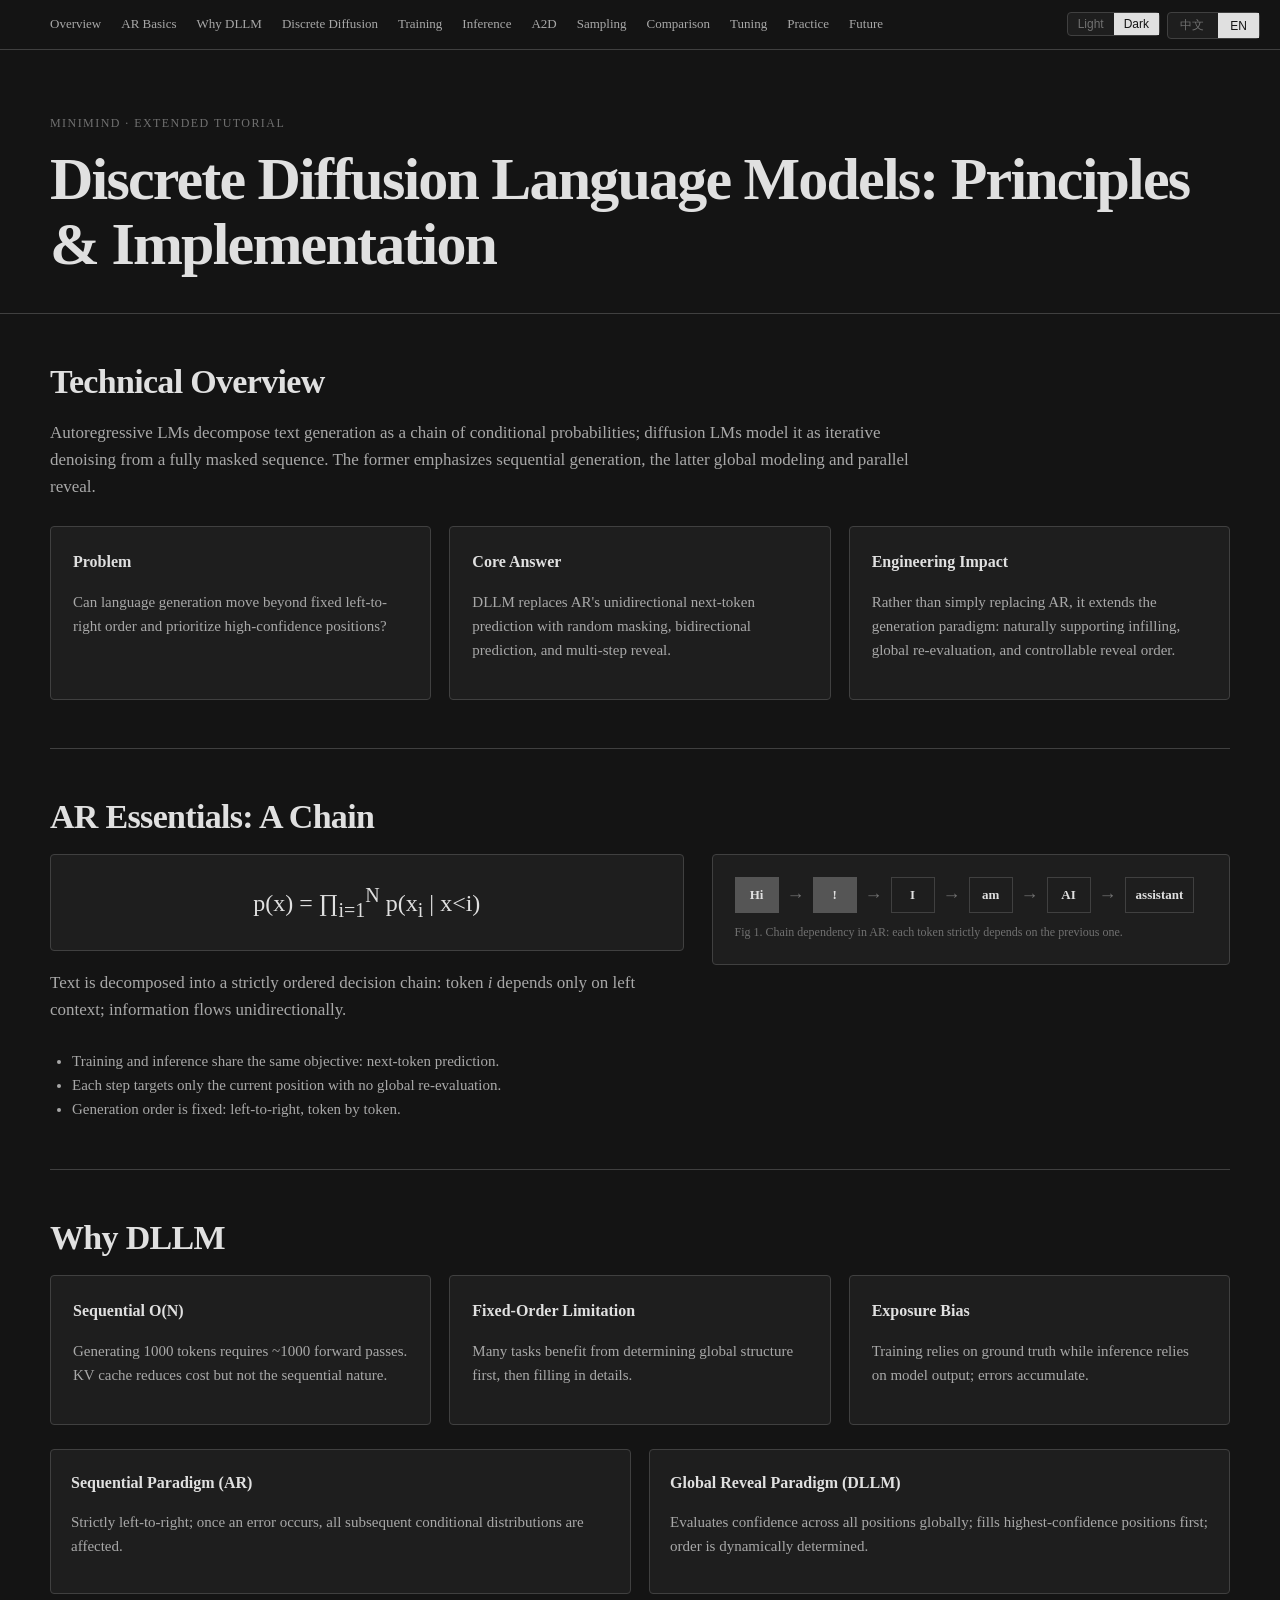
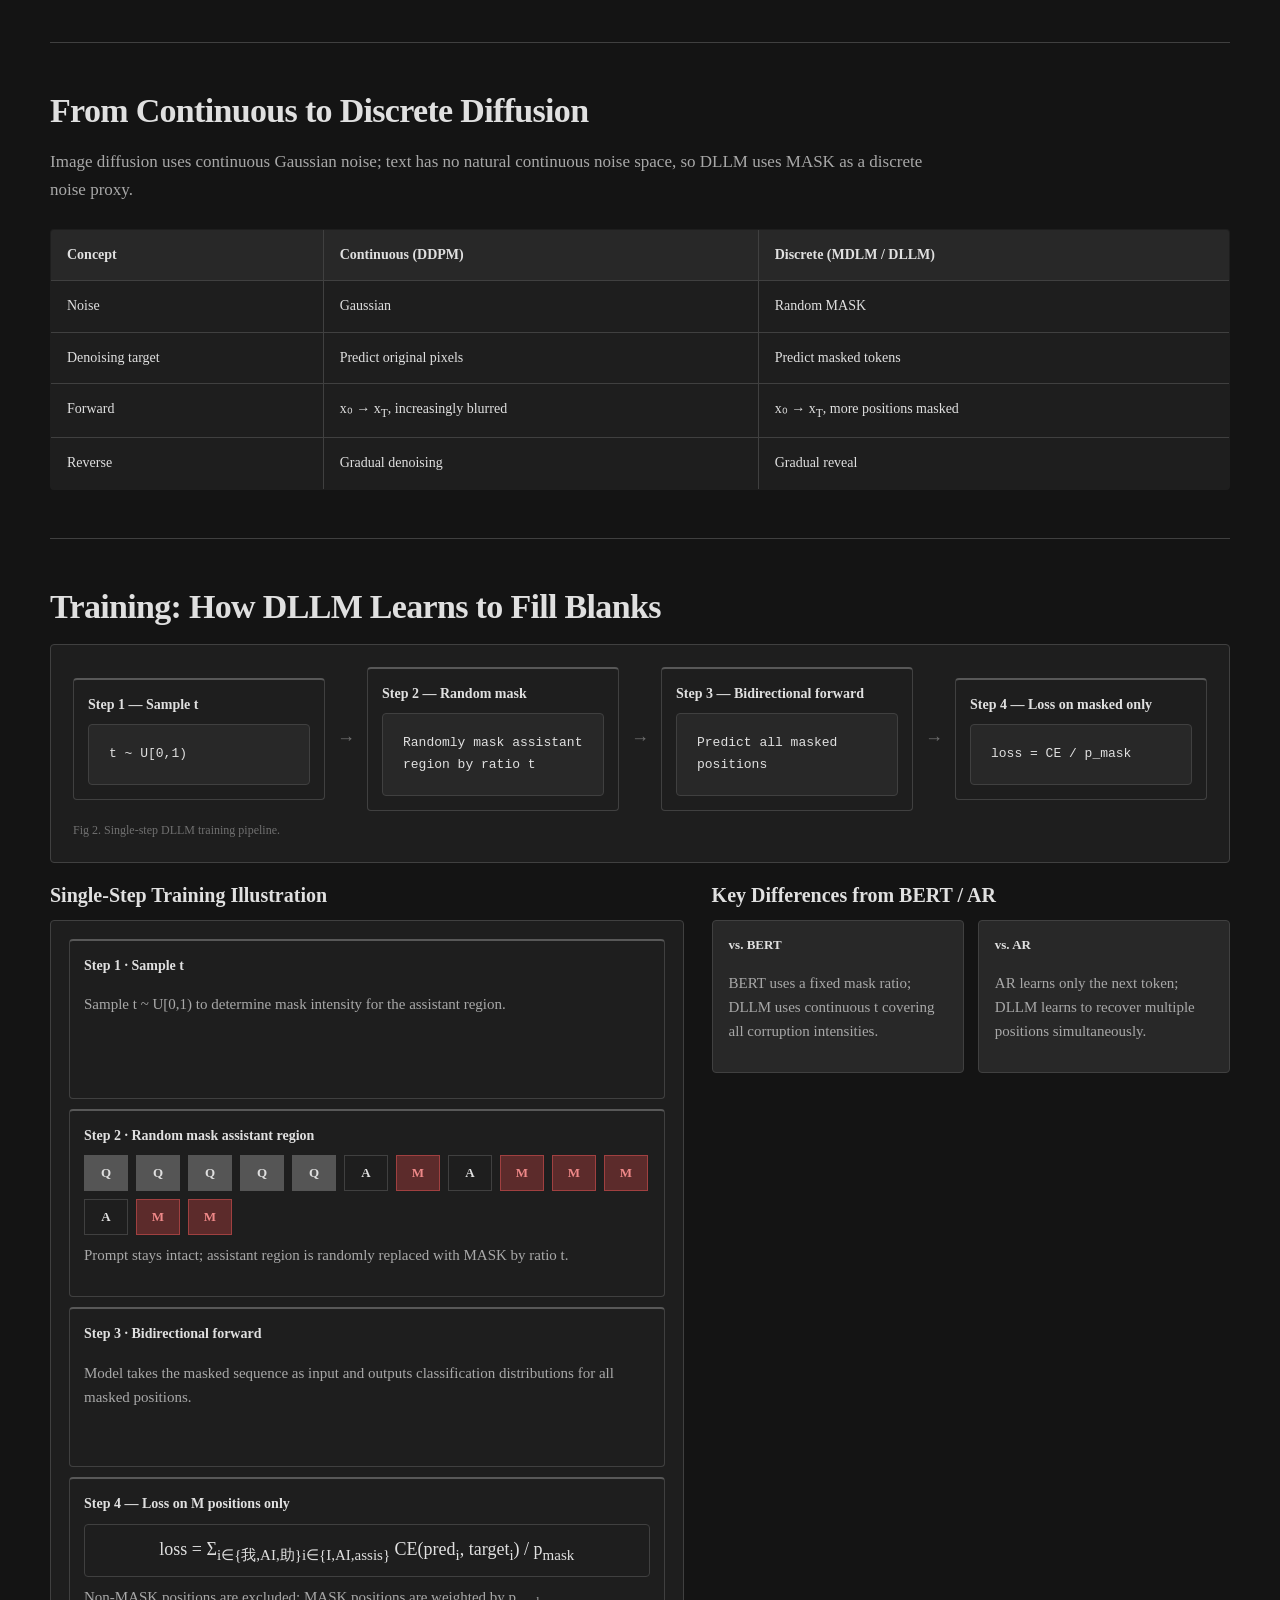
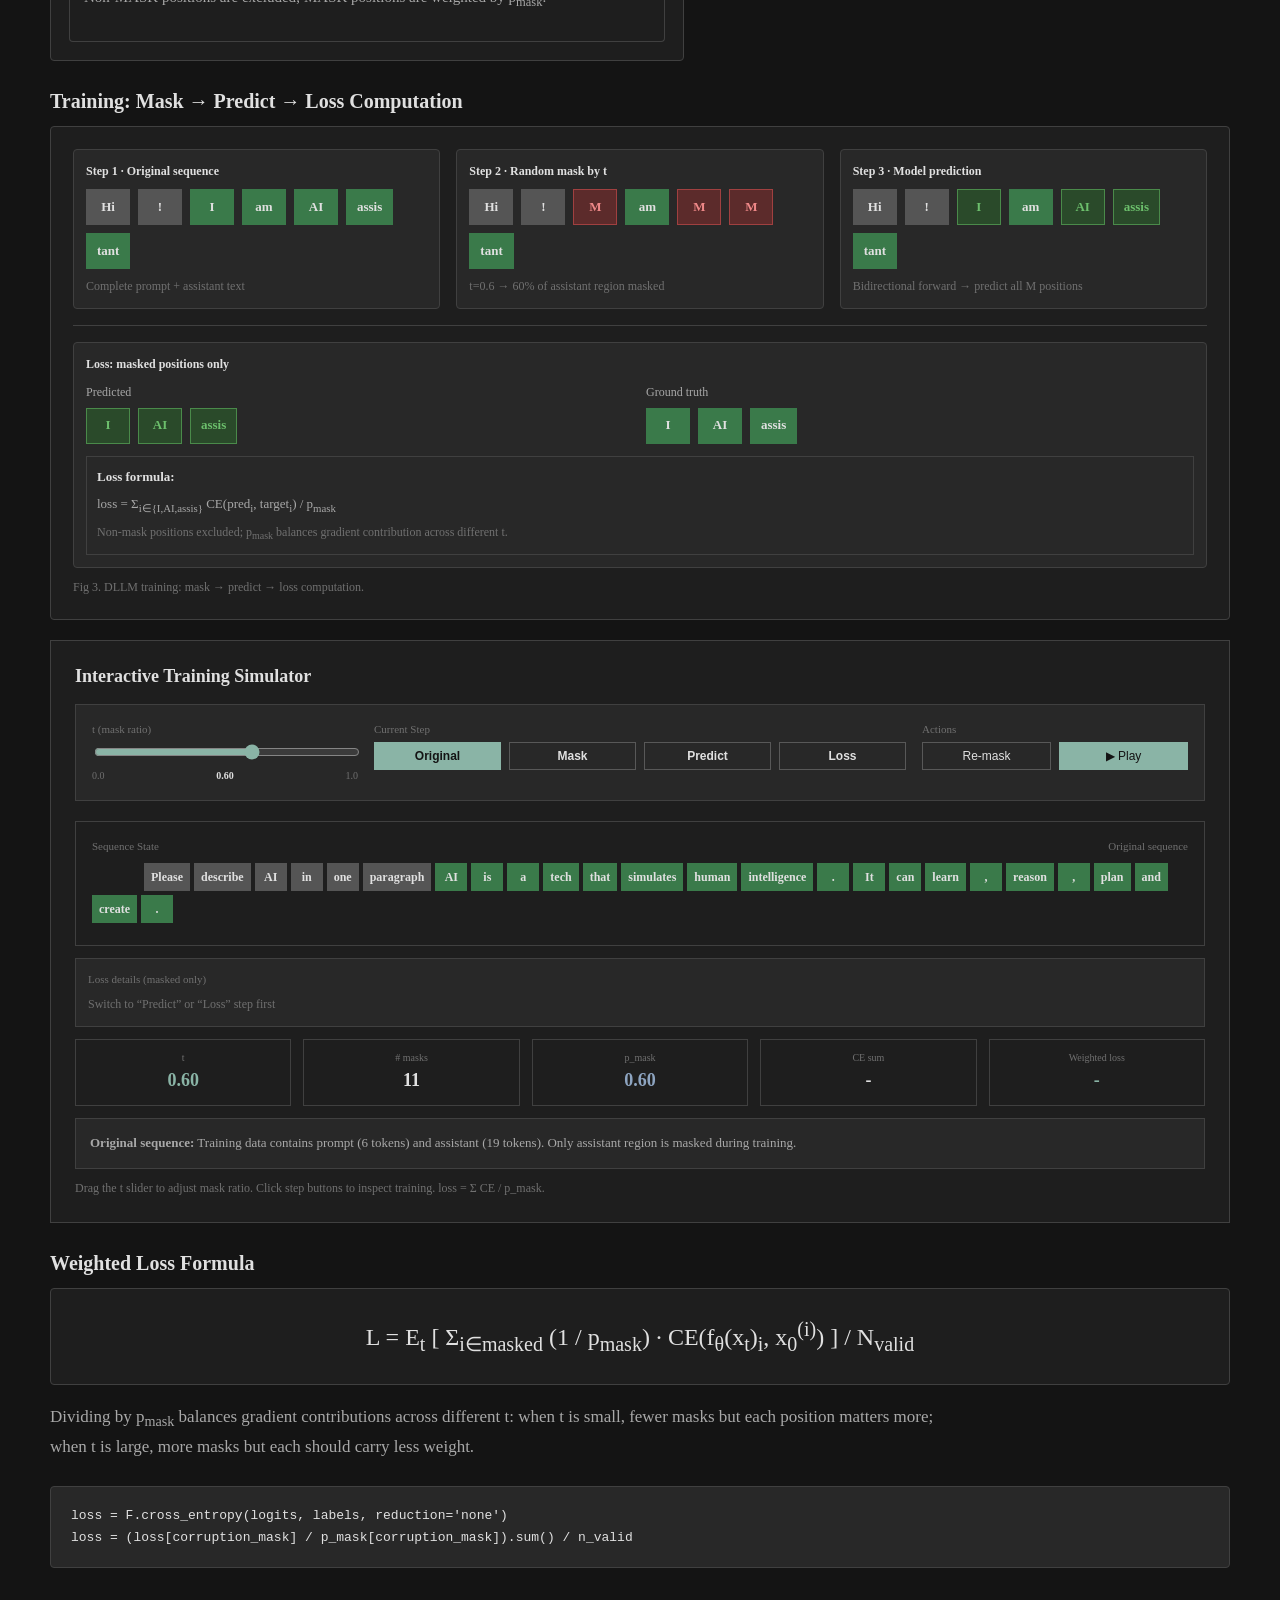
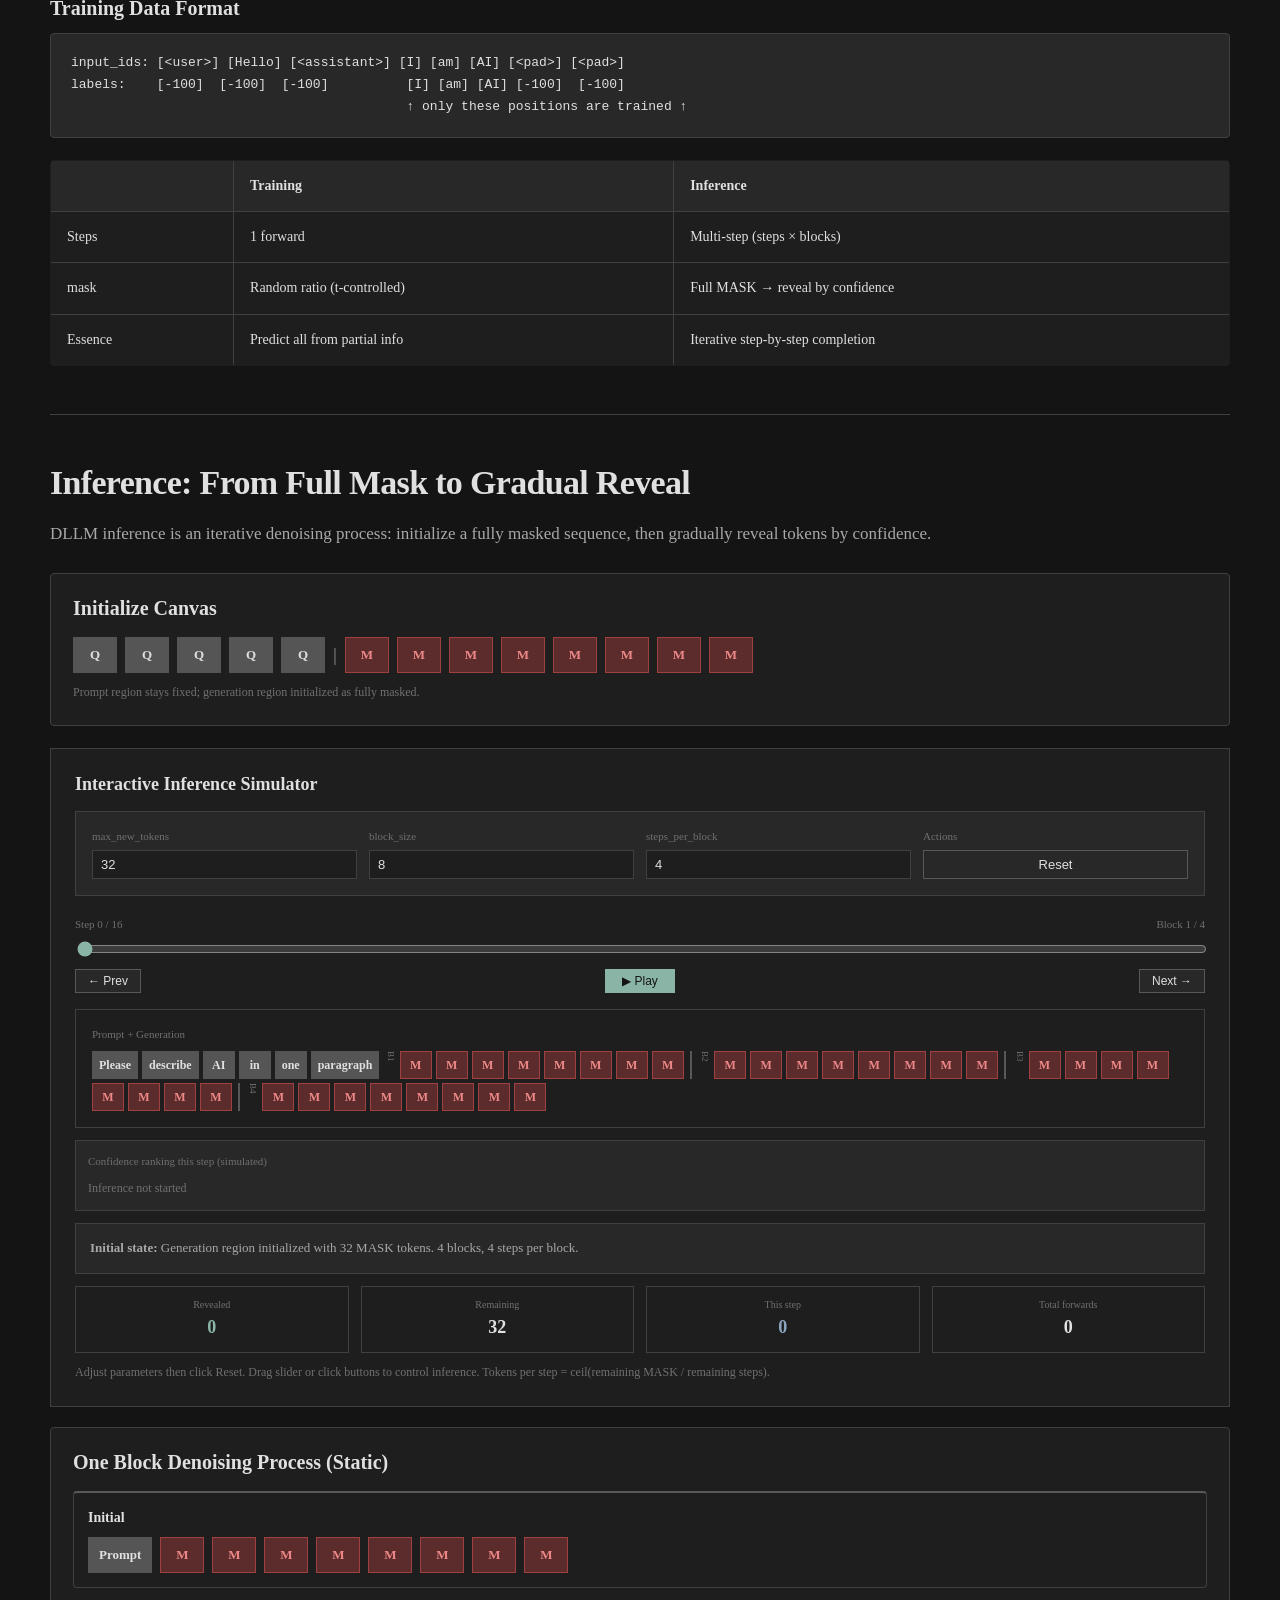
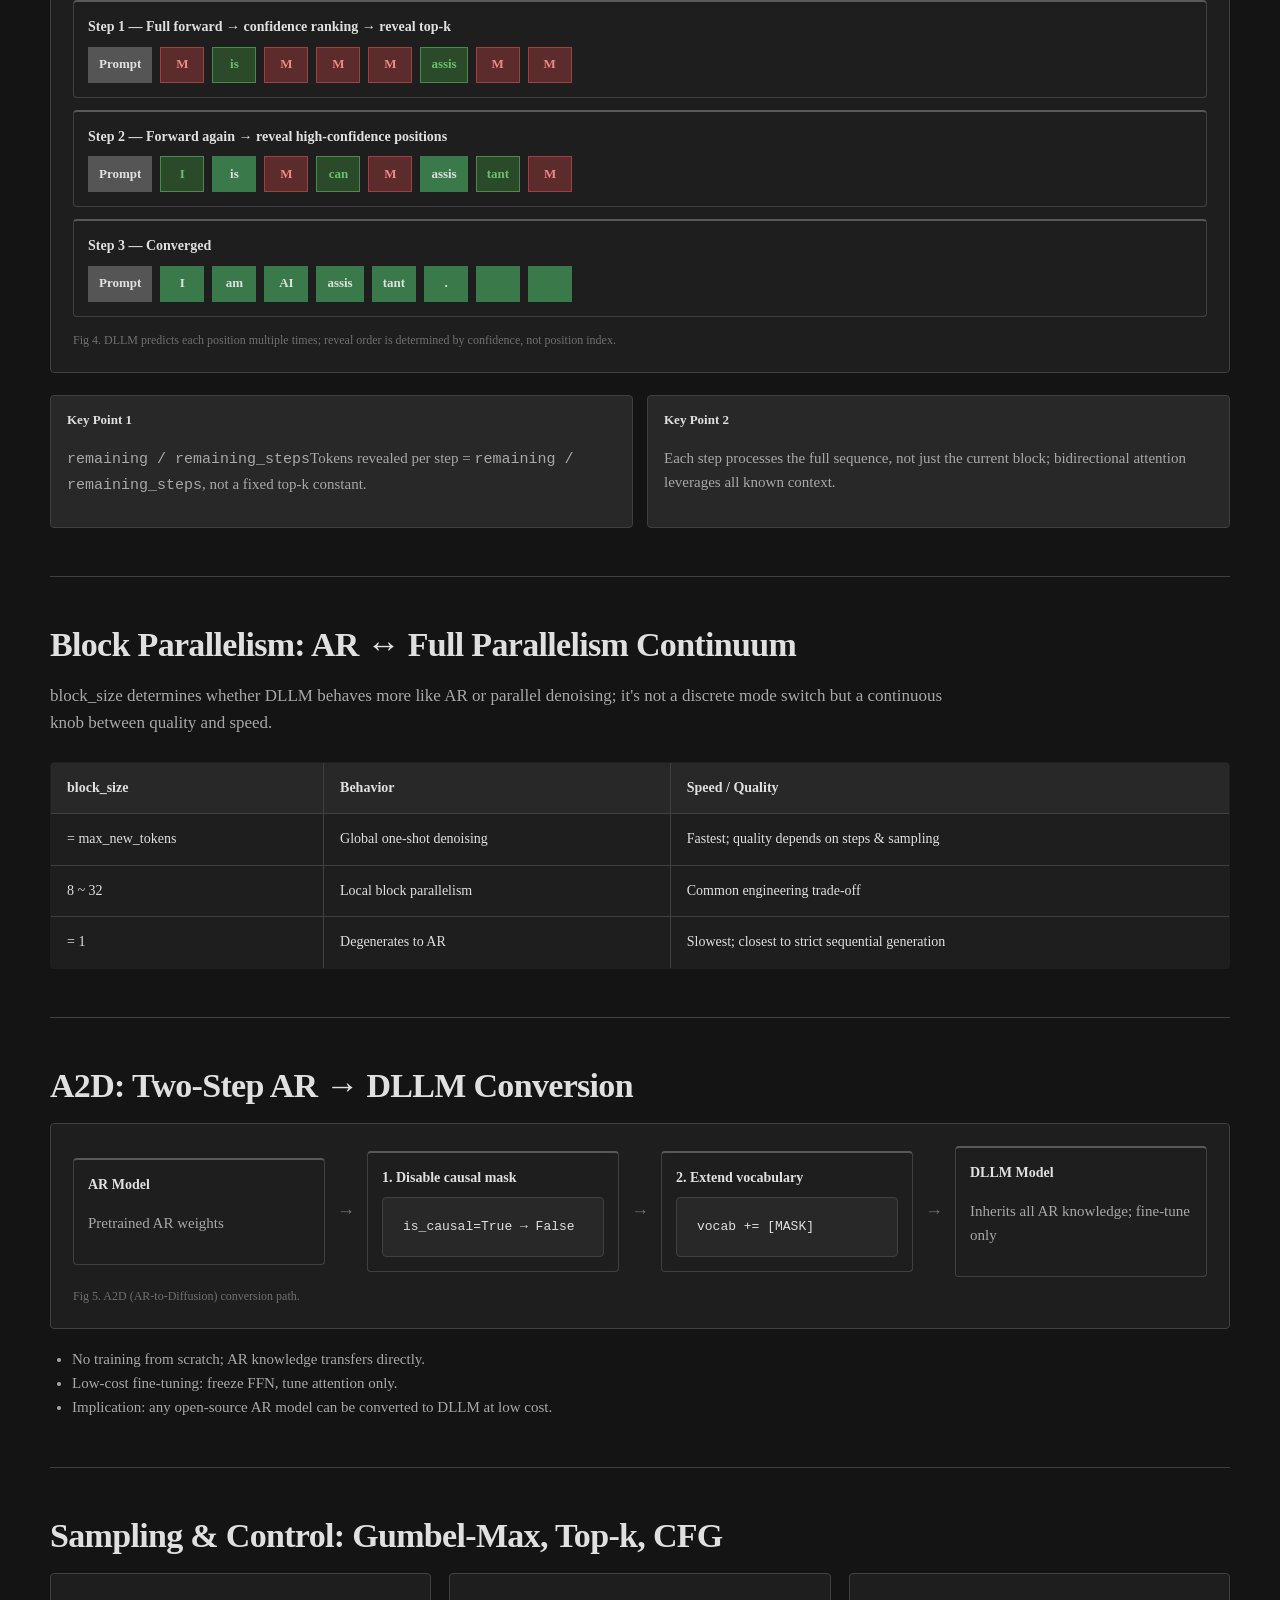
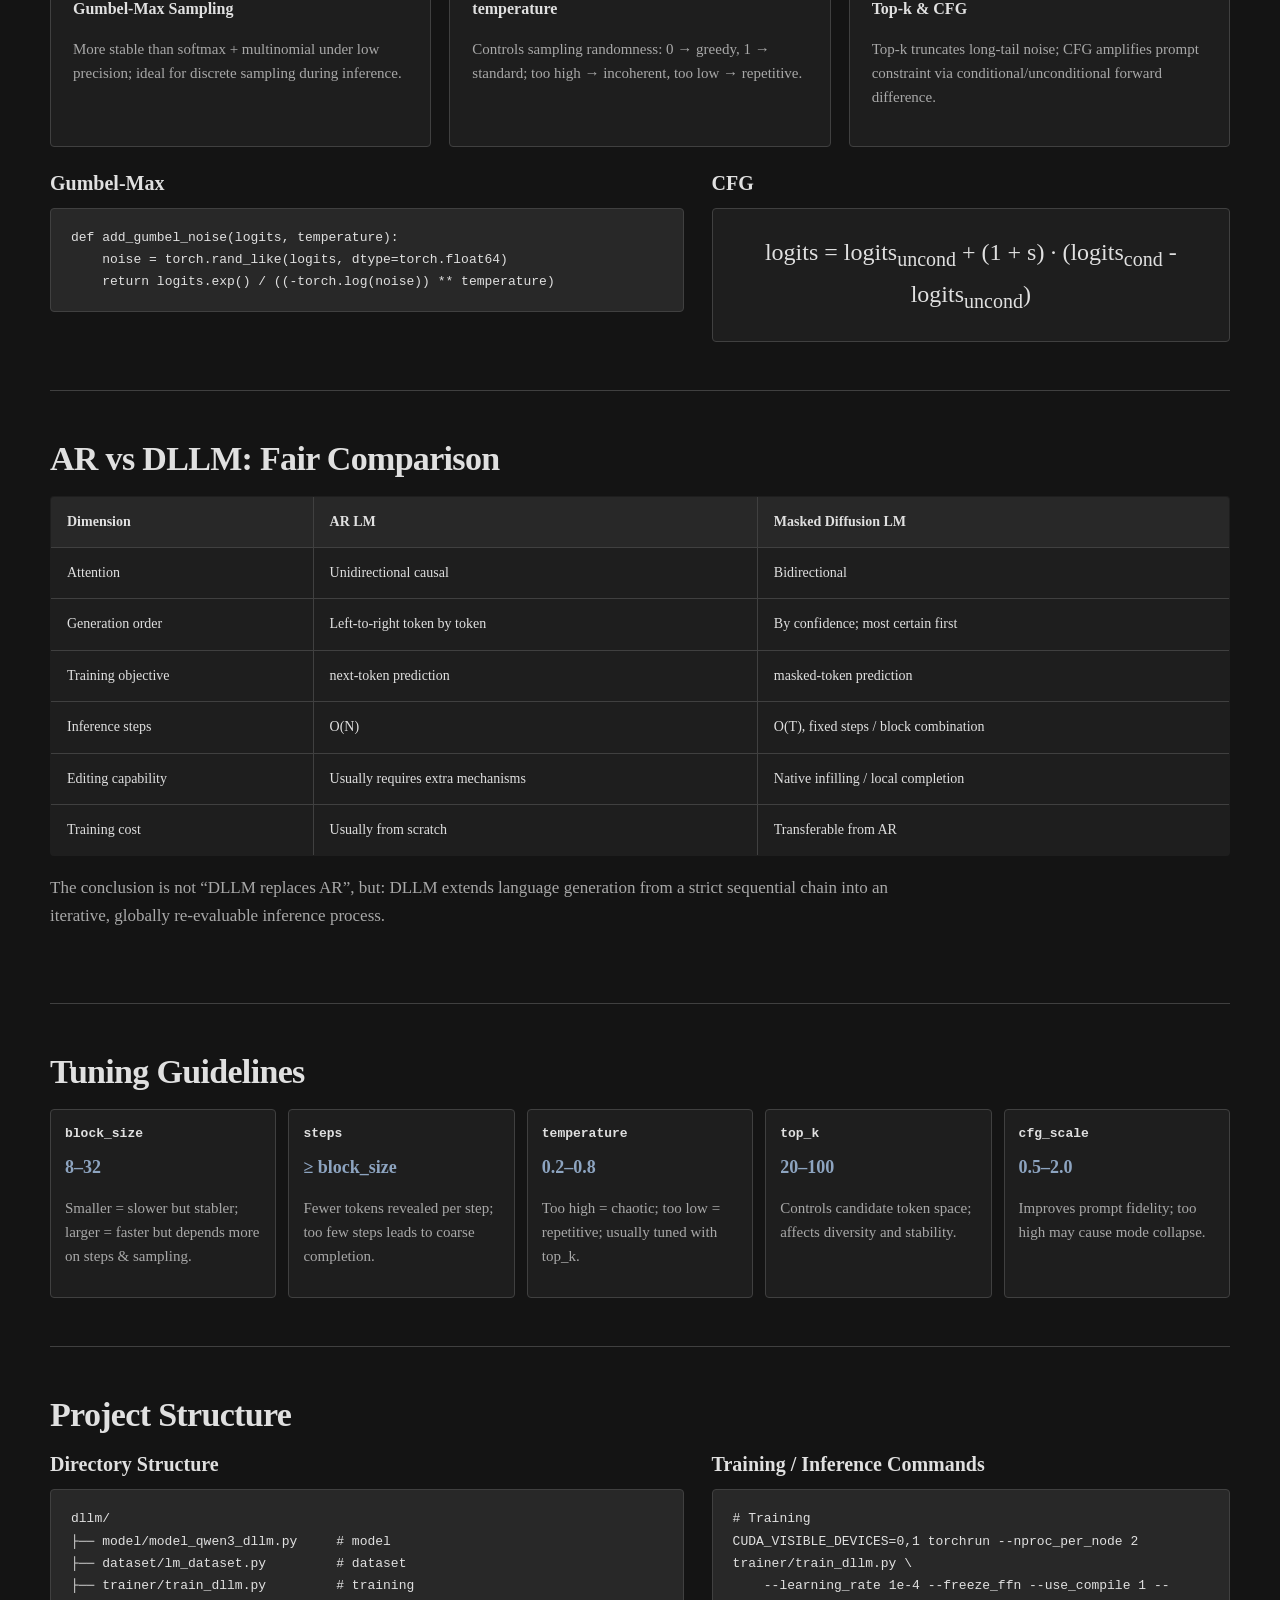
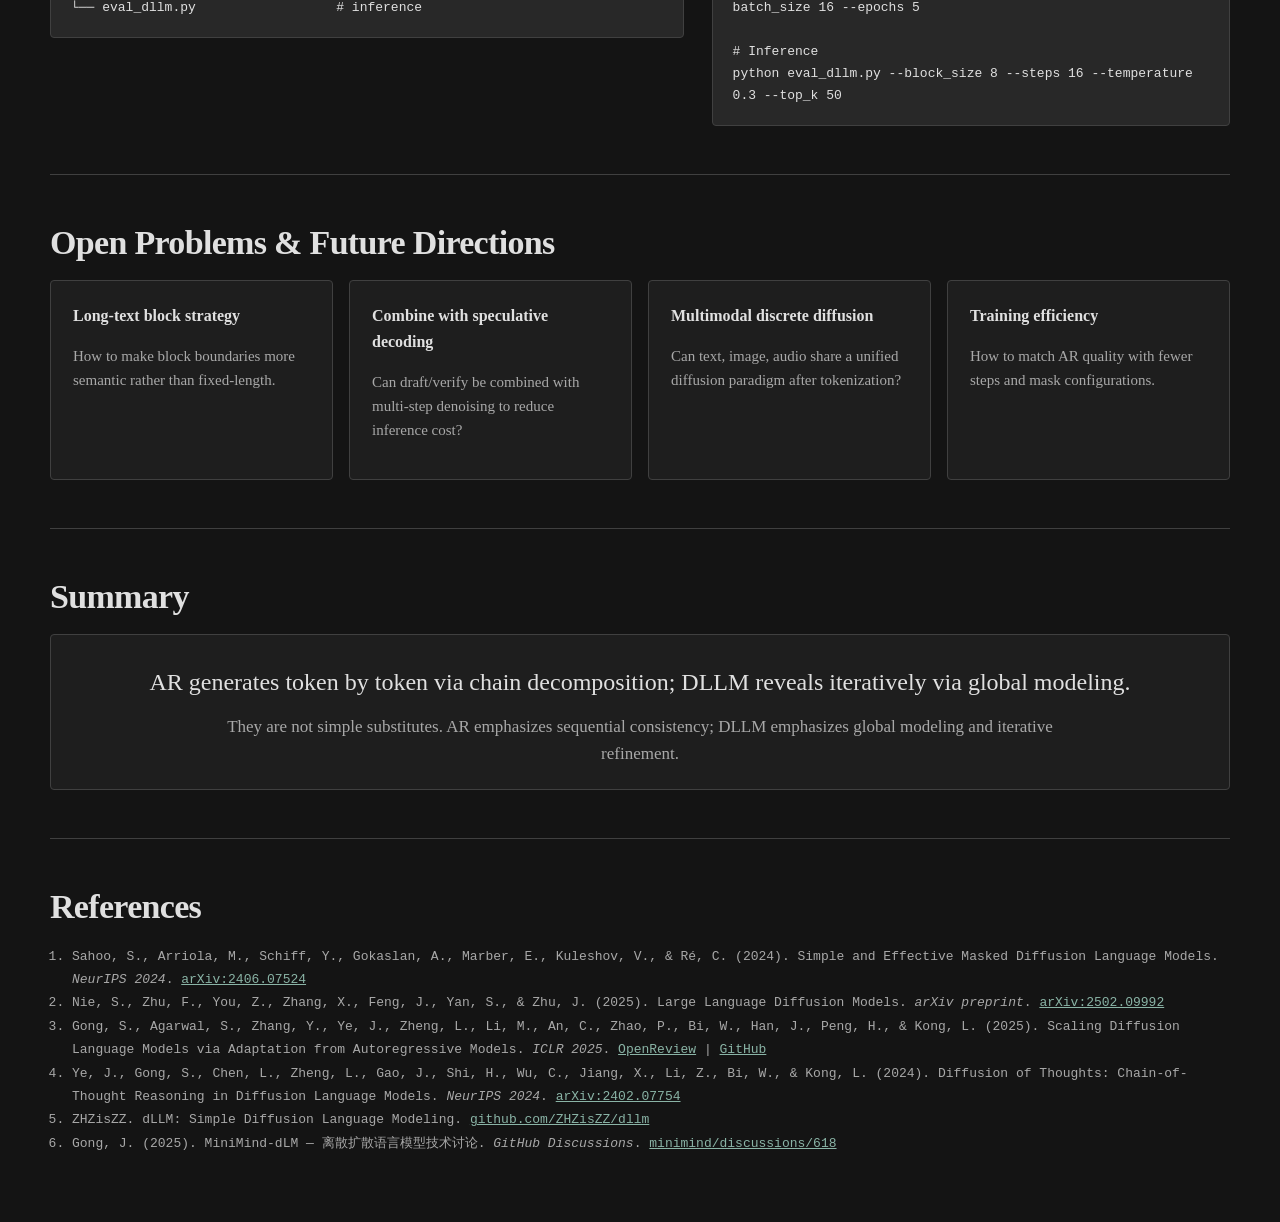
==== space/dllm_intro.html @ 3192a0f7 "[update] space" ====
<!doctype html>
<html lang="en">
<head>
  <meta charset="UTF-8" />
  <meta name="viewport" content="width=device-width, initial-scale=1.0" />
  <title>MiniMind Extended: Discrete Diffusion Language Models</title>
  <style>
    :root {
      --bg: #141414;
      --panel: #1e1e1e;
      --panel-2: #282828;
      --line: #404040;
      --line-strong: #585858;
      --text: #e0e0e0;
      --text-2: #a8a8a8;
      --text-3: #707070;
      --accent: #8ab4a6;
      --accent-2: #8da4c0;
      --accent-3: #c0a882;
      --mask: #5c2b2b;
      --mask-border: #a04040;
      --done: #3a7a4a;
      --reveal: #2a4a2a;
      --reveal-border: #4a8a4a;
      --prompt: #555555;
      --mask-text: #e88;
      --reveal-text: #6cbf6c;
      --error-text: #e57;
      --shadow: none;
      --radius: 4px;
      --content: 1180px;
    }

    body.light {
      --bg: #ffffff;
      --panel: #ffffff;
      --panel-2: #f7f7f7;
      --line: #d9d9d9;
      --line-strong: #bfbfbf;
      --text: #1f1f1c;
      --text-2: #5f5b53;
      --text-3: #8b867d;
      --accent: #506c60;
      --accent-2: #607090;
      --accent-3: #8c7b69;
      --mask: #f5c6c6;
      --mask-border: #e57373;
      --done: #4a7c59;
      --reveal: #c8e6c9;
      --reveal-border: #66bb6a;
      --prompt: #7f7f7f;
      --mask-text: #b71c1c;
      --reveal-text: #2e7d32;
      --error-text: #c62828;
    }

    * { box-sizing: border-box; }
    html { scroll-behavior: smooth; }

    input[type="number"], input[type="text"], select {
      background: var(--panel);
      color: var(--text);
      border: 1px solid var(--line);
    }
    input[type="range"] {
      accent-color: var(--accent);
    }
    body {
      margin: 0;
      font-family: "Cambria", "Georgia", "Times New Roman", "PingFang SC", "Hiragino Sans GB", serif;
      color: var(--text);
      background: var(--bg);
      line-height: 1.6;
    }

    .page {
      width: min(var(--content), calc(100vw - 48px));
      margin: 0 auto;
    }

    header.hero {
      padding: 64px 0 36px;
      border-bottom: 1px solid var(--line);
    }

    .eyebrow {
      font-size: 12px;
      letter-spacing: 0.12em;
      text-transform: uppercase;
      color: var(--text-3);
      margin-bottom: 14px;
    }

    h1 {
      margin: 0;
      font-family: "Cambria", "Times New Roman", serif;
      font-size: clamp(36px, 5vw, 60px);
      line-height: 1.08;
      letter-spacing: -0.03em;
      font-weight: 700;
    }

    .subtitle {
      margin-top: 18px;
      max-width: 860px;
      font-size: 18px;
      color: var(--text-2);
    }

    .top-meta {
      margin-top: 28px;
      display: grid;
      grid-template-columns: repeat(4, 1fr);
      gap: 14px;
    }

    .meta-card {
      background: var(--panel);
      border: 1px solid var(--line);
      border-radius: var(--radius);
      padding: 14px 16px;
    }

    .meta-label {
      font-size: 11px;
      color: var(--text-3);
      text-transform: uppercase;
      letter-spacing: 0.08em;
      margin-bottom: 6px;
    }

    .meta-value {
      font-size: 14px;
      color: var(--text);
      font-weight: 600;
    }

    nav.toc {
      position: sticky;
      top: 0;
      z-index: 20;
      background: var(--bg);
      border-bottom: 1px solid var(--line);
    }

    .toc-inner {
      width: min(var(--content), calc(100vw - 48px));
      margin: 0 auto;
      display: flex;
      gap: 20px;
      overflow-x: auto;
      padding: 14px 0;
      white-space: nowrap;
    }

    .toc a {
      color: var(--text-2);
      text-decoration: none;
      font-size: 13px;
    }

    .toc a:hover { color: var(--text); }

    section {
      padding: 48px 0;
      border-bottom: 1px solid var(--line);
    }

    h2 {
      margin: 0 0 18px;
      font-family: "Cambria", "Times New Roman", serif;
      font-size: 34px;
      line-height: 1.15;
      font-weight: 700;
      letter-spacing: -0.02em;
    }

    h3 {
      margin: 0 0 12px;
      font-size: 20px;
      line-height: 1.25;
      font-weight: 650;
    }

    p.lead {
      margin: 0 0 26px;
      color: var(--text-2);
      font-size: 17px;
      max-width: 900px;
    }

    p, li { color: var(--text-2); font-size: 15px; }
    ul, ol { margin: 0; padding-left: 22px; }

    .grid-2 {
      display: grid;
      grid-template-columns: 1.1fr 0.9fr;
      gap: 28px;
      align-items: start;
    }

    .grid-3 {
      display: grid;
      grid-template-columns: repeat(3, 1fr);
      gap: 18px;
    }

    .grid-4 {
      display: grid;
      grid-template-columns: repeat(4, 1fr);
      gap: 16px;
    }

    .card {
      background: var(--panel);
      border: 1px solid var(--line);
      border-radius: var(--radius);
      padding: 22px;
      box-shadow: var(--shadow);
    }

    .card-title {
      font-size: 16px;
      font-weight: 650;
      color: var(--text);
      margin-bottom: 8px;
    }

    .formula {
      font-family: "Cambria Math", "Times New Roman", serif;
      font-size: 24px;
      text-align: center;
      color: var(--text);
      padding: 24px;
      background: var(--panel);
      border: 1px solid var(--line);
      border-radius: var(--radius);
      overflow-x: auto;
    }

    .codeblock {
      font-family: "Consolas", "SFMono-Regular", monospace;
      font-size: 13px;
      white-space: pre-wrap;
      background: var(--panel-2);
      border: 1px solid var(--line);
      border-radius: var(--radius);
      padding: 18px 20px;
      color: var(--text);
      line-height: 1.7;
    }

    table {
      width: 100%;
      border-collapse: collapse;
      background: var(--panel);
      border: 1px solid var(--line);
      border-radius: var(--radius);
      overflow: hidden;
      box-shadow: var(--shadow);
    }

    th, td {
      padding: 14px 16px;
      border-bottom: 1px solid var(--line);
      border-right: 1px solid var(--line);
      text-align: left;
      font-size: 14px;
      vertical-align: top;
    }

    th:last-child, td:last-child { border-right: none; }
    tr:last-child td { border-bottom: none; }
    th {
      background: var(--panel-2);
      color: var(--text);
      font-weight: 650;
    }

    .figure {
      background: var(--panel);
      border: 1px solid var(--line);
      border-radius: var(--radius);
      padding: 22px;
      box-shadow: var(--shadow);
    }

    .caption {
      margin-top: 10px;
      font-size: 12px;
      color: var(--text-3);
    }

    .pipeline,
    .a2d-flow,
    .block-flow,
    .timeline {
      display: flex;
      gap: 12px;
      align-items: center;
      flex-wrap: wrap;
    }

    .step-box {
      min-width: 160px;
      flex: 1 1 160px;
      background: var(--panel);
      border: 1px solid var(--line);
      border-top: 2px solid var(--line-strong);
      border-radius: var(--radius);
      padding: 14px;
    }

    .step-box h4 {
      margin: 0 0 8px;
      font-size: 14px;
      color: var(--text);
    }

    .arrow {
      color: var(--text-3);
      font-size: 18px;
      font-weight: 700;
    }

    .token-row {
      display: flex;
      gap: 8px;
      flex-wrap: wrap;
      align-items: center;
    }

    .token {
      min-width: 44px;
      height: 36px;
      padding: 0 10px;
      border-radius: 0;
      display: inline-flex;
      align-items: center;
      justify-content: center;
      font-size: 13px;
      font-weight: 600;
      border: 1px solid var(--line);
      background: var(--panel);
      color: var(--text);
    }

    .token.prompt { background: var(--prompt); color: #e0e0e0; border-color: var(--prompt); }
    .token.mask { background: var(--mask); color: var(--mask-text); border-color: var(--mask-border); }
    .token.reveal { background: var(--reveal); color: var(--reveal-text); border-color: var(--reveal-border); }
    .token.done { background: var(--done); color: #e0e0e0; border-color: var(--done); }

    .dual-compare {
      display: grid;
      grid-template-columns: 1fr 1fr;
      gap: 18px;
    }

    .compare-col {
      background: var(--panel);
      border: 1px solid var(--line);
      border-radius: var(--radius);
      padding: 20px;
    }

    .compare-col h4 {
      margin: 0 0 12px;
      font-size: 16px;
      color: var(--text);
    }

    .note-grid {
      display: grid;
      grid-template-columns: 1fr 1fr;
      gap: 14px;
    }

    .small-note {
      background: var(--panel-2);
      border: 1px solid var(--line);
      border-radius: var(--radius);
      padding: 14px 16px;
    }

    .small-note strong {
      display: block;
      margin-bottom: 6px;
      color: var(--text);
      font-size: 13px;
    }

    .param-grid {
      display: grid;
      grid-template-columns: repeat(5, 1fr);
      gap: 12px;
    }

    .param-card {
      background: var(--panel);
      border: 1px solid var(--line);
      border-radius: var(--radius);
      padding: 14px;
    }

    .param-name {
      font-family: "Consolas", monospace;
      font-size: 13px;
      color: var(--text);
      margin-bottom: 8px;
      font-weight: 700;
    }

    /* 动画教学区块 */
    .animation-demo {
      background: var(--panel);
      border: 1px solid var(--line);
      padding: 24px;
      margin-bottom: 20px;
    }

    .animation-demo h3 {
      margin: 0 0 16px;
      font-size: 18px;
      font-weight: 650;
    }

    .animation-stage {
      display: flex;
      flex-direction: column;
      gap: 12px;
    }

    .animation-frame {
      display: flex;
      align-items: center;
      gap: 16px;
      padding: 14px;
      background: var(--panel);
      border: 1px solid var(--line);
      transition: all 0.3s ease;
    }

    .animation-frame.active {
      border-color: var(--accent);
      background: var(--panel-2);
    }

    .frame-label {
      min-width: 140px;
      font-size: 13px;
      font-weight: 600;
      color: var(--text-2);
    }

    .frame-tokens {
      display: flex;
      gap: 4px;
      flex-wrap: wrap;
      align-items: center;
    }

    /* 动画 token 样式 */
    .anim-token {
      min-width: 32px;
      height: 28px;
      padding: 0 6px;
      border: 1px solid var(--line);
      background: var(--panel);
      display: inline-flex;
      align-items: center;
      justify-content: center;
      font-size: 12px;
      font-weight: 600;
      transition: all 0.5s cubic-bezier(0.4, 0, 0.2, 1);
    }

    .anim-token.prompt {
      background: var(--prompt);
      color: #e0e0e0;
      border-color: var(--prompt);
    }

    .anim-token.mask {
      background: var(--mask);
      color: var(--mask-text);
      border-color: var(--mask-border);
    }

    .anim-token.reveal {
      background: var(--reveal);
      color: var(--reveal-text);
      border-color: var(--reveal-border);
      animation: tokenReveal 0.6s ease;
    }

    .anim-token.done {
      background: var(--done);
      color: #e0e0e0;
      border-color: var(--done);
    }

    .anim-token.highlight {
      box-shadow: 0 0 0 2px var(--accent);
      transform: scale(1.1);
    }

    @keyframes tokenReveal {
      0% { 
        background: var(--mask); 
        color: var(--mask-text); 
        border-color: var(--mask-border);
        transform: scale(0.8);
        opacity: 0.5;
      }
      50% {
        transform: scale(1.15);
      }
      100% { 
        background: var(--reveal); 
        color: var(--reveal-text); 
        border-color: var(--reveal-border);
        transform: scale(1);
        opacity: 1;
      }
    }

    /* 动画控制 */
    .anim-demo-container {
      position: relative;
    }

    .anim-controls {
      display: flex;
      gap: 8px;
      margin-bottom: 16px;
      flex-wrap: wrap;
    }

    .anim-btn {
      padding: 6px 14px;
      font-size: 12px;
      font-weight: 600;
      background: var(--panel-2);
      border: 1px solid var(--line-strong);
      color: var(--text);
      cursor: pointer;
      transition: all 0.2s;
    }

    .anim-btn:hover {
      background: var(--line);
      border-color: var(--accent);
    }

    .anim-btn.active {
      background: var(--accent);
      color: var(--bg);
      border-color: var(--accent);
    }

    .anim-btn.play-btn {
      margin-left: auto;
      background: var(--accent-2);
      color: var(--bg);
      border-color: var(--accent-2);
    }

    .anim-progress {
      display: flex;
      gap: 6px;
      margin-bottom: 16px;
    }

    .progress-step {
      flex: 1;
      height: 3px;
      background: var(--line);
      transition: background 0.4s;
    }

    .progress-step.active {
      background: var(--accent);
    }

    .anim-explanation {
      padding: 14px;
      background: var(--panel-2);
      border: 1px solid var(--line);
      font-size: 13px;
      color: var(--text-2);
      margin-top: 12px;
      line-height: 1.6;
    }

    .anim-explanation strong {
      color: var(--text);
    }

    .anim-explanation em {
      font-style: normal;
      background: color-mix(in srgb, var(--accent-3) 25%, transparent);
      padding: 1px 4px;
      border-radius: 2px;
    }

    .confidence-bar {
      display: flex;
      align-items: center;
      gap: 8px;
      margin-top: 8px;
      padding: 8px;
      background: var(--panel);
      border: 1px solid var(--line);
      font-size: 11px;
    }

    .confidence-item {
      display: flex;
      align-items: center;
      gap: 4px;
    }

    .confidence-dot {
      width: 8px;
      height: 8px;
      border-radius: 50%;
      background: var(--line);
    }

    .confidence-dot.high {
      background: #4caf50;
    }

    .confidence-dot.medium {
      background: #ff9800;
    }

    .confidence-dot.low {
      background: #f44336;
    }

    .param-value {
      font-size: 18px;
      color: var(--accent-2);
      margin-bottom: 6px;
      font-weight: 700;
    }

    .footer {
      padding: 48px 0 70px;
    }

    .references li {
      font-family: "Consolas", monospace;
      font-size: 13px;
      color: var(--text-2);
    }

    /* i18n */
    .en { display: none; }
    .zh { display: inline; }
    body.lang-en .en { display: inline; }
    body.lang-en .zh { display: none; }
    body.lang-en .zh-only { display: none; }
    body:not(.lang-en) .en-only { display: none; }

    .lang-switch {
      position: fixed;
      top: 12px;
      right: 20px;
      z-index: 1000;
      display: flex;
      gap: 2px;
      border: 1px solid var(--line);
      border-radius: var(--radius);
      background: var(--panel);
      font-size: 12px;
    }
    .lang-switch button {
      padding: 4px 12px;
      border: none;
      background: transparent;
      cursor: pointer;
      color: var(--text-3);
      font-size: 12px;
    }
    .lang-switch button.active {
      background: var(--text);
      color: var(--bg);
    }

    .theme-switch {
      position: fixed;
      top: 12px;
      right: 120px;
      z-index: 1000;
      display: flex;
      border: 1px solid var(--line);
      border-radius: var(--radius);
      background: var(--panel);
      font-size: 12px;
    }
    .theme-switch button {
      padding: 4px 10px;
      border: none;
      background: transparent;
      cursor: pointer;
      color: var(--text-3);
      font-size: 12px;
    }
    .theme-switch button.active {
      background: var(--text);
      color: var(--bg);
    }

    @media (max-width: 980px) {
      .grid-2, .grid-3, .grid-4, .dual-compare, .note-grid, .param-grid, .top-meta {
        grid-template-columns: 1fr;
      }
      h1 { font-size: 40px; }
      h2 { font-size: 28px; }
      section { padding: 36px 0; }
    }
  </style>
</head>
<body class="lang-en">
  <div class="theme-switch">
    <button id="btn-light" onclick="switchTheme('light')">Light</button>
    <button id="btn-dark" class="active" onclick="switchTheme('dark')">Dark</button>
  </div>
  <div class="lang-switch">
    <button id="btn-zh" onclick="switchLang('zh')">中文</button>
    <button id="btn-en" class="active" onclick="switchLang('en')">EN</button>
  </div>
  <script>
    function switchLang(lang) {
      document.body.classList.toggle('lang-en', lang === 'en');
      document.getElementById('btn-zh').classList.toggle('active', lang === 'zh');
      document.getElementById('btn-en').classList.toggle('active', lang === 'en');
      document.documentElement.lang = lang === 'en' ? 'en' : 'zh-CN';
      if (typeof randomizeMask === 'function') randomizeMask();
      if (typeof resetSimulation === 'function') resetSimulation();
    }
    function switchTheme(theme) {
      document.body.classList.toggle('light', theme === 'light');
      document.getElementById('btn-dark').classList.toggle('active', theme === 'dark');
      document.getElementById('btn-light').classList.toggle('active', theme === 'light');
    }
    function L() { return document.body.classList.contains('lang-en') ? 'en' : 'zh'; }
  </script>
  <nav class="toc">
    <div class="toc-inner">
      <a href="#overview"><span class="zh">概览</span><span class="en">Overview</span></a>
      <a href="#ar"><span class="zh">AR 基础</span><span class="en">AR Basics</span></a>
      <a href="#motivation"><span class="zh">为什么需要 dLM</span><span class="en">Why DLLM</span></a>
      <a href="#diffusion"><span class="zh">离散扩散直觉</span><span class="en">Discrete Diffusion</span></a>
      <a href="#training"><span class="zh">训练</span><span class="en">Training</span></a>
      <a href="#inference"><span class="zh">推理</span><span class="en">Inference</span></a>
      <a href="#a2d">A2D</a>
      <a href="#sampling"><span class="zh">采样</span><span class="en">Sampling</span></a>
      <a href="#compare"><span class="zh">对比</span><span class="en">Comparison</span></a>
      <a href="#tuning"><span class="zh">调参</span><span class="en">Tuning</span></a>
      <a href="#practice"><span class="zh">实践</span><span class="en">Practice</span></a>
      <a href="#future"><span class="zh">未来</span><span class="en">Future</span></a>
    </div>
  </nav>

  <header class="hero">
    <div class="page">
      <div class="eyebrow">MiniMind · Extended Tutorial</div>
      <h1><span class="zh">离散扩散语言模型：原理与实现</span><span class="en">Discrete Diffusion Language Models: Principles &amp; Implementation</span></h1>
    </div>
  </header>

  <main class="page">
    <section id="overview">
      <h2><span class="zh">技术总览</span><span class="en">Technical Overview</span></h2>
      <p class="lead">
        <span class="zh">自回归（AR）语言模型将文本生成建模为链式条件概率的逐步采样；扩散语言模型（dLM）则将其建模为从全掩码序列到目标序列的迭代去噪过程。两者的根本区别在于：前者是严格的顺序生成，后者允许全局建模与并行揭示。</span>
        <span class="en">Autoregressive LMs decompose text generation as a chain of conditional probabilities; diffusion LMs model it as iterative denoising from a fully masked sequence. The former emphasizes sequential generation, the latter global modeling and parallel reveal.</span>
      </p>
      <div class="grid-3">
        <div class="card">
          <div class="card-title"><span class="zh">问题定义</span><span class="en">Problem</span></div>
          <p><span class="zh">语言生成能否摆脱固定的从左到右的顺序约束，转而优先确定高置信度位置？</span><span class="en">Can language generation move beyond fixed left-to-right order and prioritize high-confidence positions?</span></p>
        </div>
        <div class="card">
          <div class="card-title"><span class="zh">核心答案</span><span class="en">Core Answer</span></div>
          <p><span class="zh">dLM 以随机掩码、双向预测与多步揭示，替代 AR 的单向 next-token prediction。</span><span class="en">DLLM replaces AR's unidirectional next-token prediction with random masking, bidirectional prediction, and multi-step reveal.</span></p>
        </div>
        <div class="card">
          <div class="card-title"><span class="zh">工程意义</span><span class="en">Engineering Impact</span></div>
          <p><span class="zh">其意义不在于替代 AR，而在于扩展生成范式：天然支持 infilling、全局重评估与可控的揭示顺序。</span><span class="en">Rather than simply replacing AR, it extends the generation paradigm: naturally supporting infilling, global re-evaluation, and controllable reveal order.</span></p>
        </div>
      </div>
    </section>

    <section id="ar">
      <h2><span class="zh">AR 的本质：一条链</span><span class="en">AR Essentials: A Chain</span></h2>
      <div class="grid-2">
        <div>
          <div class="formula">p(x) = ∏<sub>i=1</sub><sup>N</sup> p(x<sub>i</sub> | x&lt;i)</div>
          <p class="lead" style="margin-top:18px;">
            <span class="zh">文本被分解为一条严格有序的决策链：第 <em>i</em> 个词元仅依赖其左侧上下文，信息流严格单向。</span>
            <span class="en">Text is decomposed into a strictly ordered decision chain: token <em>i</em> depends only on left context; information flows unidirectionally.</span>
          </p>
          <ul>
            <li><span class="zh">训练与推理的目标完全一致：均为 next-token prediction。</span><span class="en">Training and inference share the same objective: next-token prediction.</span></li>
            <li><span class="zh">每一步仅针对当前位置，缺乏全局重评估机制。</span><span class="en">Each step targets only the current position with no global re-evaluation.</span></li>
            <li><span class="zh">生成顺序固定为从左到右，逐词元展开。</span><span class="en">Generation order is fixed: left-to-right, token by token.</span></li>
          </ul>
        </div>
        <div class="figure">
          <div class="token-row" style="margin-bottom: 10px;">
            <span class="token prompt"><span class="zh">你</span><span class="en">Hi</span></span>
            <span class="arrow">→</span>
            <span class="token prompt"><span class="zh">好</span><span class="en">!</span></span>
            <span class="arrow">→</span>
            <span class="token"><span class="zh">我</span><span class="en">I</span></span>
            <span class="arrow">→</span>
            <span class="token"><span class="zh">是</span><span class="en">am</span></span>
            <span class="arrow">→</span>
            <span class="token">AI</span>
            <span class="arrow">→</span>
            <span class="token"><span class="zh">助手</span><span class="en">assistant</span></span>
          </div>
          <div class="caption"><span class="zh">图 1. AR 的链式依赖结构：每个词元的生成严格依赖其前序输出。</span><span class="en">Fig 1. Chain dependency in AR: each token strictly depends on the previous one.</span></div>
        </div>
      </div>
    </section>

    <section id="motivation">
      <h2><span class="zh">为什么需要 dLM</span><span class="en">Why DLLM</span></h2>
      <div class="grid-3">
        <div class="card">
          <div class="card-title"><span class="zh">串行生成 O(N)</span><span class="en">Sequential O(N)</span></div>
          <p><span class="zh">生成 N 个词元需要 N 次前向传播。KV Cache 仅能降低单步开销，无法改变串行的本质。</span><span class="en">Generating 1000 tokens requires ~1000 forward passes. KV cache reduces cost but not the sequential nature.</span></p>
        </div>
        <div class="card">
          <div class="card-title"><span class="zh">固定顺序的局限性</span><span class="en">Fixed-Order Limitation</span></div>
          <p><span class="zh">许多任务天然适合先确定全局结构、再填充局部细节的生成方式。</span><span class="en">Many tasks benefit from determining global structure first, then filling in details.</span></p>
        </div>
        <div class="card">
          <div class="card-title">Exposure Bias</div>
          <p><span class="zh">训练依赖 ground truth 而推理依赖模型自身输出，二者的分布偏差随步数累积。</span><span class="en">Training relies on ground truth while inference relies on model output; errors accumulate.</span></p>
        </div>
      </div>
      <div class="dual-compare" style="margin-top: 24px;">
        <div class="compare-col">
          <h4><span class="zh">顺序生成范式（AR）</span><span class="en">Sequential Paradigm (AR)</span></h4>
          <p><span class="zh">严格从左到右逐词元生成；一旦某位置出错，后续所有条件分布均受污染。</span><span class="en">Strictly left-to-right; once an error occurs, all subsequent conditional distributions are affected.</span></p>
        </div>
        <div class="compare-col">
          <h4><span class="zh">全局揭示范式（dLM）</span><span class="en">Global Reveal Paradigm (DLLM)</span></h4>
          <p><span class="zh">基于全局上下文同时评估所有位置的置信度，优先填充最确定的位置；揭示顺序由模型自行决定。</span><span class="en">Evaluates confidence across all positions globally; fills highest-confidence positions first; order is dynamically determined.</span></p>
        </div>
      </div>
    </section>

    <section id="diffusion">
      <h2><span class="zh">从连续扩散到离散扩散</span><span class="en">From Continuous to Discrete Diffusion</span></h2>
      <p class="lead">
        <span class="zh">图像扩散使用连续高斯噪声；文本不存在自然的连续噪声空间，因此 dLM 以 MASK token 作为离散噪声的替代。</span>
        <span class="en">Image diffusion uses continuous Gaussian noise; text has no natural continuous noise space, so DLLM uses MASK as a discrete noise proxy.</span>
      </p>
      <table>
        <thead>
          <tr>
            <th><span class="zh">概念</span><span class="en">Concept</span></th>
            <th><span class="zh">连续扩散（DDPM）</span><span class="en">Continuous (DDPM)</span></th>
            <th><span class="zh">离散扩散（MDLM / dLM）</span><span class="en">Discrete (MDLM / DLLM)</span></th>
          </tr>
        </thead>
        <tbody>
          <tr>
            <td><span class="zh">噪声</span><span class="en">Noise</span></td>
            <td><span class="zh">高斯噪声</span><span class="en">Gaussian</span></td>
            <td><span class="zh">随机 MASK</span><span class="en">Random MASK</span></td>
          </tr>
          <tr>
            <td><span class="zh">去噪目标</span><span class="en">Denoising target</span></td>
            <td><span class="zh">预测原始像素</span><span class="en">Predict original pixels</span></td>
            <td><span class="zh">预测被 MASK 的词元</span><span class="en">Predict masked tokens</span></td>
          </tr>
          <tr>
            <td><span class="zh">前向过程</span><span class="en">Forward</span></td>
            <td><span class="zh">x₀ → x<sub>T</sub>，越来越模糊</span><span class="en">x₀ → x<sub>T</sub>, increasingly blurred</span></td>
            <td><span class="zh">x₀ → x<sub>T</sub>，越来越多位置被掩码</span><span class="en">x₀ → x<sub>T</sub>, more positions masked</span></td>
          </tr>
          <tr>
            <td><span class="zh">反向过程</span><span class="en">Reverse</span></td>
            <td><span class="zh">逐步去噪</span><span class="en">Gradual denoising</span></td>
            <td><span class="zh">逐步揭示</span><span class="en">Gradual reveal</span></td>
          </tr>
        </tbody>
      </table>
    </section>

    <section id="training">
      <h2><span class="zh">dLM 的训练机制</span><span class="en">Training: How DLLM Learns to Fill Blanks</span></h2>
      <div class="figure" style="margin-bottom: 20px;">
        <div class="pipeline">
          <div class="step-box">
            <h4><span class="zh">Step 1 — 采样 t</span><span class="en">Step 1 — Sample t</span></h4>
            <div class="codeblock">t ~ U[0,1)</div>
          </div>
          <div class="arrow">→</div>
          <div class="step-box">
            <h4><span class="zh">Step 2 — 随机 mask</span><span class="en">Step 2 — Random mask</span></h4>
            <div class="codeblock"><span class="zh">按 t 比例随机掩码 assistant 区</span><span class="en">Randomly mask assistant region by ratio t</span></div>
          </div>
          <div class="arrow">→</div>
          <div class="step-box">
            <h4><span class="zh">Step 3 — 双向前向传播</span><span class="en">Step 3 — Bidirectional forward</span></h4>
            <div class="codeblock"><span class="zh">预测所有被掩码位置</span><span class="en">Predict all masked positions</span></div>
          </div>
          <div class="arrow">→</div>
          <div class="step-box">
            <h4><span class="zh">Step 4 — 只在掩码位置算 loss</span><span class="en">Step 4 — Loss on masked only</span></h4>
            <div class="codeblock">loss = CE / p_mask</div>
          </div>
        </div>
        <div class="caption"><span class="zh">图 2. dLM 单步训练流程。</span><span class="en">Fig 2. Single-step DLLM training pipeline.</span></div>
      </div>

      <div class="grid-2">
        <div>
          <h3><span class="zh">单步训练流程示意</span><span class="en">Single-Step Training Illustration</span></h3>
          <div class="figure" style="padding: 18px;">
            <div class="pipeline" style="flex-direction: column; align-items: stretch; gap: 10px;">
              <div class="step-box">
                <h4><span class="zh">Step 1 · 采样 t</span><span class="en">Step 1 · Sample t</span></h4>
                <p><span class="zh">从均匀分布采样 t ∼ U[0,1)，以此确定 assistant 区域的 mask 比例。</span><span class="en">Sample t ~ U[0,1) to determine mask intensity for the assistant region.</span></p>
              </div>
              <div class="step-box">
                <h4><span class="zh">Step 2 · 随机 mask assistant 区</span><span class="en">Step 2 · Random mask assistant region</span></h4>
                <div class="token-row" style="margin-top: 8px;">
                  <span class="token prompt">Q</span><span class="token prompt">Q</span><span class="token prompt">Q</span><span class="token prompt">Q</span><span class="token prompt">Q</span>
                  <span class="token">A</span><span class="token mask">M</span><span class="token">A</span><span class="token mask">M</span><span class="token mask">M</span>
                  <span class="token mask">M</span><span class="token">A</span><span class="token mask">M</span><span class="token mask">M</span>
                </div>
                <p style="margin-top: 8px;"><span class="zh">Prompt 区域保持不变；assistant 区域按比例 t 随机替换为 MASK。</span><span class="en">Prompt stays intact; assistant region is randomly replaced with MASK by ratio t.</span></p>
              </div>
              <div class="step-box">
                <h4><span class="zh">Step 3 · 双向前向传播</span><span class="en">Step 3 · Bidirectional forward</span></h4>
                <p><span class="zh">模型以带 MASK 的完整序列为输入，输出所有被掩码位置的词元分布。</span><span class="en">Model takes the masked sequence as input and outputs classification distributions for all masked positions.</span></p>
              </div>
              <div class="step-box">
                <h4><span class="zh">Step 4 — 只在 M 位置算 loss</span><span class="en">Step 4 — Loss on M positions only</span></h4>
                <div class="formula" style="margin: 0; padding: 10px 12px; font-size: 18px;">loss = Σ<sub><span class="zh"></span>i∈{我,AI,助}</span><span class="en">i∈{I,AI,assis}</span></sub> CE(pred<sub>i</sub>, target<sub>i</sub>) / p<sub>mask</sub></div>
                <p style="margin-top: 8px;"><span class="zh">仅在 MASK 位置计算损失，并按 p<sub>mask</sub> 进行重加权。</span><span class="en">Non-MASK positions are excluded; MASK positions are weighted by p<sub>mask</sub>.</span></p>
              </div>
            </div>
          </div>
        </div>
        <div>
          <h3><span class="zh">和 BERT / AR 的关键区别</span><span class="en">Key Differences from BERT / AR</span></h3>
          <div class="note-grid">
            <div class="small-note">
              <strong><span class="zh">相较于 BERT</span><span class="en">vs. BERT</span></strong>
              <p><span class="zh">BERT 使用固定的 mask 比例（如 15%）；dLM 通过连续参数 t 覆盖从低到高的全部损坏强度。</span><span class="en">BERT uses a fixed mask ratio; DLLM uses continuous t covering all corruption intensities.</span></p>
            </div>
            <div class="small-note">
              <strong><span class="zh">相较于 AR</span><span class="en">vs. AR</span></strong>
              <p><span class="zh">AR 仅学习预测下一个词元；dLM 学习同时恢复多个被掩码位置。</span><span class="en">AR learns only the next token; DLLM learns to recover multiple positions simultaneously.</span></p>
            </div>
          </div>
        </div>
      </div>

      <h3 style="margin-top: 28px;"><span class="zh">训练时的 mask → 预测 → 损失计算详细过程</span><span class="en">Training: Mask → Predict → Loss Computation</span></h3>
      
      <div class="figure" style="margin-bottom: 20px;">
        <div style="display: grid; grid-template-columns: 1fr 1fr 1fr; gap: 16px; margin-bottom: 16px;">
          <div>
            <div class="small-note" style="padding: 12px;">
              <strong style="font-size: 12px; margin-bottom: 8px; display: block;"><span class="zh">Step 1 · 原始完整序列</span><span class="en">Step 1 · Original sequence</span></strong>
              <div class="token-row" style="margin-top: 8px;">
                <span class="token prompt"><span class="zh">你</span><span class="en">Hi</span></span>
                <span class="token prompt"><span class="zh">好</span><span class="en">!</span></span>
                <span class="token done"><span class="zh">我</span><span class="en">I</span></span>
                <span class="token done"><span class="zh">是</span><span class="en">am</span></span>
                <span class="token done">AI</span>
                <span class="token done"><span class="zh">助</span><span class="en">assis</span></span>
                <span class="token done"><span class="zh">手</span><span class="en">tant</span></span>
              </div>
              <p style="margin: 8px 0 0; font-size: 12px; color: var(--text-3);"><span class="zh">Prompt + assistant 完整文本</span><span class="en">Complete prompt + assistant text</span></p>
            </div>
          </div>
          
          <div>
            <div class="small-note" style="padding: 12px;">
              <strong style="font-size: 12px; margin-bottom: 8px; display: block;"><span class="zh">Step 2 · 按 t 随机 mask</span><span class="en">Step 2 · Random mask by t</span></strong>
              <div class="token-row" style="margin-top: 8px;">
                <span class="token prompt"><span class="zh">你</span><span class="en">Hi</span></span>
                <span class="token prompt"><span class="zh">好</span><span class="en">!</span></span>
                <span class="token mask">M</span>
                <span class="token done"><span class="zh">是</span><span class="en">am</span></span>
                <span class="token mask">M</span>
                <span class="token mask">M</span>
                <span class="token done"><span class="zh">手</span><span class="en">tant</span></span>
              </div>
              <p style="margin: 8px 0 0; font-size: 12px; color: var(--text-3);"><span class="zh">t=0.6 → assistant 区 60% 被 mask</span><span class="en">t=0.6 → 60% of assistant region masked</span></p>
            </div>
          </div>
          
          <div>
            <div class="small-note" style="padding: 12px;">
              <strong style="font-size: 12px; margin-bottom: 8px; display: block;"><span class="zh">Step 3 · 模型预测</span><span class="en">Step 3 · Model prediction</span></strong>
              <div class="token-row" style="margin-top: 8px;">
                <span class="token prompt"><span class="zh">你</span><span class="en">Hi</span></span>
                <span class="token prompt"><span class="zh">好</span><span class="en">!</span></span>
                <span class="token reveal"><span class="zh">我</span><span class="en">I</span></span>
                <span class="token done"><span class="zh">是</span><span class="en">am</span></span>
                <span class="token reveal">AI</span>
                <span class="token reveal"><span class="zh">助</span><span class="en">assis</span></span>
                <span class="token done"><span class="zh">手</span><span class="en">tant</span></span>
              </div>
              <p style="margin: 8px 0 0; font-size: 12px; color: var(--text-3);"><span class="zh">双向 forward → 预测所有 M 位置</span><span class="en">Bidirectional forward → predict all M positions</span></p>
            </div>
          </div>
        </div>
        
        <div style="border-top: 1px solid var(--line); padding-top: 16px;">
          <div class="small-note" style="padding: 12px;">
            <strong style="font-size: 12px; margin-bottom: 8px; display: block;"><span class="zh">损失计算：只在 mask 位置</span><span class="en">Loss: masked positions only</span></strong>
            <div style="display: grid; grid-template-columns: 1fr 1fr; gap: 12px; margin-top: 8px;">
              <div>
                <p style="margin: 0 0 6px; font-size: 12px; color: var(--text-2);"><span class="zh">预测词元</span><span class="en">Predicted</span></p>
                <div class="token-row">
                  <span class="token reveal"><span class="zh">我</span><span class="en">I</span></span>
                  <span class="token reveal">AI</span>
                  <span class="token reveal"><span class="zh">助</span><span class="en">assis</span></span>
                </div>
              </div>
              <div>
                <p style="margin: 0 0 6px; font-size: 12px; color: var(--text-2);"><span class="zh">真实词元</span><span class="en">Ground truth</span></p>
                <div class="token-row">
                  <span class="token done"><span class="zh">我</span><span class="en">I</span></span>
                  <span class="token done">AI</span>
                  <span class="token done"><span class="zh">助</span><span class="en">assis</span></span>
                </div>
              </div>
            </div>
            <div style="margin-top: 12px; padding: 10px; background: var(--panel-2); border: 1px solid var(--line);">
              <p style="margin: 0; font-size: 13px; color: var(--text-2);">
                <strong><span class="zh">损失公式：</span><span class="en">Loss formula: </span></strong>loss = Σ<sub><span class="zh">i∈{我,AI,助}</span><span class="en">i∈{I,AI,assis}</span></sub> CE(pred<sub>i</sub>, target<sub>i</sub>) / p<sub>mask</sub>
              </p>
              <p style="margin: 6px 0 0; font-size: 12px; color: var(--text-3);">
<span class="zh">非 mask 位置不参与损失计算；p<sub>mask</sub> 平衡不同 t 下的梯度贡献。</span><span class="en">Non-mask positions excluded; p<sub>mask</sub> balances gradient contribution across different t.</span>
              </p>
            </div>
          </div>
        </div>
        <div class="caption"><span class="zh">图 3. dLM 训练流程：mask → 预测 → 损失计算。</span><span class="en">Fig 3. DLLM training: mask → predict → loss computation.</span></div>
      </div>
      
      <!-- 交互式训练模拟器 -->
      <div class="animation-demo" id="training-simulator">
        <h3><span class="zh">交互式训练模拟器</span><span class="en">Interactive Training Simulator</span></h3>
        
        <!-- 参数设置 -->
        <div style="display: grid; grid-template-columns: 1fr 2fr 1fr; gap: 16px; margin-bottom: 20px; padding: 16px; background: var(--panel-2); border: 1px solid var(--line);">
          <div>
            <label style="font-size: 11px; color: var(--text-3); display: block; margin-bottom: 4px;"><span class="zh">t 值 (mask 比例)</span><span class="en">t (mask ratio)</span></label>
            <input type="range" id="train-t" min="0" max="100" value="60" style="width: 100%;" oninput="updateTraining()">
            <div style="display: flex; justify-content: space-between; font-size: 10px; color: var(--text-3);">
              <span>0.0</span>
              <span id="train-t-value" style="font-weight: 600; color: var(--text);">0.60</span>
              <span>1.0</span>
            </div>
          </div>
          <div>
            <label style="font-size: 11px; color: var(--text-3); display: block; margin-bottom: 4px;"><span class="zh">当前步骤</span><span class="en">Current Step</span></label>
            <div style="display: flex; gap: 8px;">
              <button onclick="setTrainStep(0)" id="train-step-0" class="anim-btn active" style="flex: 1;"><span class="zh">原始序列</span><span class="en">Original</span></button>
              <button onclick="setTrainStep(1)" id="train-step-1" class="anim-btn" style="flex: 1;"><span class="zh">随机 mask</span><span class="en">Mask</span></button>
              <button onclick="setTrainStep(2)" id="train-step-2" class="anim-btn" style="flex: 1;"><span class="zh">模型预测</span><span class="en">Predict</span></button>
              <button onclick="setTrainStep(3)" id="train-step-3" class="anim-btn" style="flex: 1;"><span class="zh">loss 计算</span><span class="en">Loss</span></button>
            </div>
          </div>
          <div>
            <label style="font-size: 11px; color: var(--text-3); display: block; margin-bottom: 4px;"><span class="zh">操作</span><span class="en">Actions</span></label>
            <div style="display: flex; gap: 8px;">
              <button onclick="randomizeMask()" style="flex: 1; padding: 6px; border: 1px solid var(--line); background: var(--panel-2); cursor: pointer; font-size: 12px; color: var(--text); border-color: var(--line-strong);"><span class="zh">重新 mask</span><span class="en">Re-mask</span></button>
              <button onclick="playTraining()" id="train-play-btn" style="flex: 1; padding: 6px; border: 1px solid var(--accent); background: var(--accent); color: var(--bg); cursor: pointer; font-size: 12px;">▶ Play</button>
            </div>
          </div>
        </div>
        
        <!-- 序列展示：双行对比 -->
        <div style="padding: 16px; background: var(--panel); border: 1px solid var(--line); margin-bottom: 12px;">
          <div style="display: flex; justify-content: space-between; font-size: 11px; color: var(--text-3); margin-bottom: 8px;">
            <span><span class="zh">序列状态</span><span class="en">Sequence State</span></span>
            <span id="train-status">Original sequence</span>
          </div>
          <div id="train-token-display"></div>
        </div>
        
        <!-- loss 计算详情（可滚动列表） -->
        <div style="padding: 12px; background: var(--panel-2); border: 1px solid var(--line); margin-bottom: 12px;">
          <div style="display: flex; justify-content: space-between; font-size: 11px; color: var(--text-3); margin-bottom: 6px;">
            <span><span class="zh">loss 计算详情（仅 mask 位置）</span><span class="en">Loss details (masked only)</span></span>
            <span id="train-loss-summary"></span>
          </div>
          <div id="train-loss-detail" style="max-height: 180px; overflow-y: auto; font-size: 12px; color: var(--text-2);"></div>
        </div>
        
        <!-- 统计 -->
        <div style="display: grid; grid-template-columns: repeat(5, 1fr); gap: 12px; margin-bottom: 12px; font-size: 12px;">
          <div style="padding: 10px; background: var(--panel); border: 1px solid var(--line); text-align: center;">
            <div style="color: var(--text-3); font-size: 10px;"><span class="zh">t 值</span><span class="en">t</span></div>
            <div id="stat-t" style="font-size: 18px; font-weight: 600; color: var(--accent);">0.60</div>
          </div>
          <div style="padding: 10px; background: var(--panel); border: 1px solid var(--line); text-align: center;">
            <div style="color: var(--text-3); font-size: 10px;"><span class="zh">mask 数量</span><span class="en"># masks</span></div>
            <div id="stat-mask-count" style="font-size: 18px; font-weight: 600; color: var(--text);">0</div>
          </div>
          <div style="padding: 10px; background: var(--panel); border: 1px solid var(--line); text-align: center;">
            <div style="color: var(--text-3); font-size: 10px;">p_mask</div>
            <div id="stat-p-mask" style="font-size: 18px; font-weight: 600; color: var(--accent-2);">0.60</div>
          </div>
          <div style="padding: 10px; background: var(--panel); border: 1px solid var(--line); text-align: center;">
            <div style="color: var(--text-3); font-size: 10px;"><span class="zh">CE 总和</span><span class="en">CE sum</span></div>
            <div id="stat-ce-sum" style="font-size: 18px; font-weight: 600; color: var(--text);">0.00</div>
          </div>
          <div style="padding: 10px; background: var(--panel); border: 1px solid var(--line); text-align: center;">
            <div style="color: var(--text-3); font-size: 10px;"><span class="zh">加权 loss</span><span class="en">Weighted loss</span></div>
            <div id="stat-weighted-loss" style="font-size: 18px; font-weight: 600; color: var(--accent);">0.00</div>
          </div>
        </div>
        
        <!-- 说明 -->
        <div id="train-explanation" style="padding: 14px; background: var(--panel-2); border: 1px solid var(--line); font-size: 13px; color: var(--text-2); line-height: 1.6;"></div>
        
        <div class="caption"><span class="zh">拖动 t 值滑块调整 mask 比例，点击步骤按钮查看训练过程。loss = Σ CE / p_mask。</span><span class="en">Drag the t slider to adjust mask ratio. Click step buttons to inspect training. loss = Σ CE / p_mask.</span></div>
      </div>
      
      <script>
        // 训练模拟器状态
        const trainState = {
          promptTokens: L() === 'zh' ? ['请', '用', '一', '段', '话', '介', '绍', 'AI'] : ['Please', 'describe', 'AI', 'in', 'one', 'paragraph'],
          assistantTokens: L() === 'zh' ? ['人', '工', '智', '能', '是', '一', '种', '模', '拟', '人', '类', '智', '慧', '的', '技', '术', '。', '它', '能', '学', '习', '、', '推', '理'] : ['AI', 'is', 'a', 'tech', 'that', 'simulates', 'human', 'intelligence', '.', 'It', 'can', 'learn', ',', 'reason', ',', 'plan', 'and', 'create', '.'],
          t: 0.6,
          currentStep: 0,
          maskedPositions: new Set(),
          predictions: {},
          ceValues: {}
        };
        
        let trainTimer = null;
        
        // 随机生成 mask 位置
        function generateMaskPositions(t) {
          const n = trainState.assistantTokens.length;
          const numMask = Math.round(t * n);
          const positions = new Set();
          const indices = Array.from({length: n}, (_, i) => i);
          
          // 打乱顺序
          for (let i = indices.length - 1; i > 0; i--) {
            const j = Math.floor(Math.random() * (i + 1));
            [indices[i], indices[j]] = [indices[j], indices[i]];
          }
          
          for (let i = 0; i < numMask; i++) {
            positions.add(indices[i]);
          }
          
          return positions;
        }
        
        // 生成模拟的预测和 CE 值
        const wrongPool_zh = ['的', '了', '在', '有', '和', '是', '不', '这', '也', '与', '为', '对', '中', '到', '说', '要', '就', '都', '而', '及', '能', '会', '上', '下', '之', '被', '将', '从', '以'];
        const wrongPool_en = ['the', 'a', 'is', 'are', 'was', 'be', 'to', 'of', 'and', 'in', 'it', 'for', 'on', 'with', 'as', 'at', 'by', 'from', 'or', 'an'];
        function getWrongPool() { return L() === 'zh' ? wrongPool_zh : wrongPool_en; }
        
        function generatePredictions() {
          trainState.predictions = {};
          trainState.ceValues = {};
          
          for (const pos of trainState.maskedPositions) {
            const correct = trainState.assistantTokens[pos];
            const isCorrect = Math.random() > 0.2;
            if (isCorrect) {
              trainState.predictions[pos] = correct;
              trainState.ceValues[pos] = 0.1 + Math.random() * 0.3;
            } else {
              const wp = getWrongPool();
              let wrong = wp[Math.floor(Math.random() * wp.length)];
              while (wrong === correct) wrong = wp[Math.floor(Math.random() * wp.length)];
              trainState.predictions[pos] = wrong;
              trainState.ceValues[pos] = 1.5 + Math.random() * 1.0;
            }
          }
        }
        
        function randomizeMask() {
          // 更新 token 数据以匹配当前语言
          trainState.promptTokens = L() === 'zh' ? ['请', '用', '一', '段', '话', '介', '绍', 'AI'] : ['Please', 'describe', 'AI', 'in', 'one', 'paragraph'];
          trainState.assistantTokens = L() === 'zh' ? ['人', '工', '智', '能', '是', '一', '种', '模', '拟', '人', '类', '智', '慧', '的', '技', '术', '。', '它', '能', '学', '习', '、', '推', '理'] : ['AI', 'is', 'a', 'tech', 'that', 'simulates', 'human', 'intelligence', '.', 'It', 'can', 'learn', ',', 'reason', ',', 'plan', 'and', 'create', '.'];
          trainState.maskedPositions = generateMaskPositions(trainState.t);
          generatePredictions();
          renderTraining();
        }
        
        function updateTraining() {
          const slider = document.getElementById('train-t');
          trainState.t = parseInt(slider.value) / 100;
          document.getElementById('train-t-value').textContent = trainState.t.toFixed(2);
          
          // 更新 token 数据以匹配当前语言
          trainState.promptTokens = L() === 'zh' ? ['请', '用', '一', '段', '话', '介', '绍', 'AI'] : ['Please', 'describe', 'AI', 'in', 'one', 'paragraph'];
          trainState.assistantTokens = L() === 'zh' ? ['人', '工', '智', '能', '是', '一', '种', '模', '拟', '人', '类', '智', '慧', '的', '技', '术', '。', '它', '能', '学', '习', '、', '推', '理'] : ['AI', 'is', 'a', 'tech', 'that', 'simulates', 'human', 'intelligence', '.', 'It', 'can', 'learn', ',', 'reason', ',', 'plan', 'and', 'create', '.'];
          trainState.maskedPositions = generateMaskPositions(trainState.t);
          generatePredictions();
          renderTraining();
        }
        
        function setTrainStep(step) {
          trainState.currentStep = step;
          
          // 更新按钮状态
          for (let i = 0; i < 4; i++) {
            document.getElementById(`train-step-${i}`).classList.toggle('active', i === step);
          }
          
          renderTraining();
        }
        
        function renderTraining() {
          const { promptTokens, assistantTokens, t, currentStep, maskedPositions, predictions, ceValues } = trainState;
          
          document.getElementById('stat-t').textContent = t.toFixed(2);
          document.getElementById('stat-mask-count').textContent = maskedPositions.size;
          document.getElementById('stat-p-mask').textContent = t.toFixed(2);
          
          const showTwoRows = currentStep >= 2;
          const rowStyle = 'display: flex; flex-wrap: wrap; gap: 4px; align-items: center; margin-bottom: 6px;';
          const labelStyle = 'font-size: 10px; color: var(--text-3); font-weight: 600; min-width: 40px; text-align: right; margin-right: 8px;';
          
          let html = '';
          
          // Row 1: GT（仅在 step>=2 显示）
          if (showTwoRows) {
            html += `<div style="${rowStyle}"><span style="${labelStyle}">GT</span>`;
            for (const tok of promptTokens) {
              html += `<span class="anim-token prompt" style="opacity: 0.4; font-size: 10px;">${tok}</span>`;
            }
            for (let i = 0; i < assistantTokens.length; i++) {
              const tok = assistantTokens[i];
              const isMasked = maskedPositions.has(i);
              if (isMasked) {
                const pred = predictions[i];
                const isCorrect = pred === tok;
                const bg = isCorrect ? '#e8f5e9' : '#ffebee';
                const border = isCorrect ? '#a5d6a7' : '#ef9a9a';
                html += `<span class="anim-token" style="background: ${bg}; color: var(--text); border-color: ${border};">${tok}</span>`;
              } else {
                html += `<span class="anim-token" style="opacity: 0.3;">${tok}</span>`;
              }
            }
            html += '</div>';
          }
          
          // Row 2: 输入 / 预测
          html += `<div style="${rowStyle}"><span style="${labelStyle}">${showTwoRows ? (currentStep === 2 ? (L() === 'zh' ? '预测' : 'Pred') : (L() === 'zh' ? '输入' : 'Input')) : ''}</span>`;
          for (const tok of promptTokens) {
            html += `<span class="anim-token prompt">${tok}</span>`;
          }
          for (let i = 0; i < assistantTokens.length; i++) {
            const tok = assistantTokens[i];
            const isMasked = maskedPositions.has(i);
            let cls = 'done', display = tok;
            
            if (currentStep === 0) {
              cls = 'done'; display = tok;
            } else if (currentStep === 1) {
              cls = isMasked ? 'mask' : 'done';
              display = isMasked ? 'M' : tok;
            } else if (currentStep === 2) {
              if (isMasked) {
                const pred = predictions[i];
                cls = pred === tok ? 'reveal' : 'mask';
                display = pred;
              }
            } else if (currentStep === 3) {
              if (isMasked) {
                const ce = ceValues[i];
                cls = ce < 0.5 ? 'reveal' : 'mask';
                display = tok;
              }
            }
            const mark = (showTwoRows && isMasked) ? (predictions[i] === tok ? '<span style="color:var(--reveal-text);font-size:9px;">✓</span>' : '<span style="color:var(--error-text);font-size:9px;">✗</span>') : '';
            html += `<span class="anim-token ${cls}" title="pos ${i}" style="position:relative;">${display}${mark ? '<sub style="position:absolute;bottom:-2px;right:-2px;">'+mark+'</sub>' : ''}</span>`;
          }
          html += '</div>';
          document.getElementById('train-token-display').innerHTML = html;
          
          const statusTexts = L() === 'zh' ? ['原始完整序列', `随机 mask (t=${t.toFixed(2)})`, '模型预测 vs GT 对比', 'loss 计算'] : ['Original sequence', `Random mask (t=${t.toFixed(2)})`, 'Prediction vs GT', 'Loss computation'];
          document.getElementById('train-status').textContent = statusTexts[currentStep];
          
          // loss 列表
          let lossHtml = '';
          let summaryHtml = '';
          if (currentStep >= 2 && maskedPositions.size > 0) {
            const maskedList = Array.from(maskedPositions).sort((a, b) => a - b);
            const ceSum = Object.values(ceValues).reduce((a, b) => a + b, 0);
            const weightedLoss = t > 0 ? ceSum / t : 0;
            
            lossHtml = '<table style="width: 100%; border-collapse: collapse; font-size: 12px;">';
            lossHtml += '<thead><tr style="border-bottom: 1px solid var(--line); font-weight: 600; color: var(--text);">';
            lossHtml += '<th style="padding: 4px 6px; text-align: left;">pos</th>';
            lossHtml += L() === 'zh' ? '<th style="padding: 4px 6px; text-align: left;">GT</th>' : '<th style="padding: 4px 6px; text-align: left;">GT</th>';
            lossHtml += L() === 'zh' ? '<th style="padding: 4px 6px; text-align: left;">预测</th>' : '<th style="padding: 4px 6px; text-align: left;">Pred</th>';
            lossHtml += L() === 'zh' ? '<th style="padding: 4px 6px; text-align: center;">正确</th>' : '<th style="padding: 4px 6px; text-align: center;">Correct</th>';
            lossHtml += '<th style="padding: 4px 6px; text-align: right;">CE</th>';
            lossHtml += '<th style="padding: 4px 6px; text-align: right;">CE/p<sub>mask</sub></th>';
            lossHtml += '</tr></thead><tbody>';
            
            for (const pos of maskedList) {
              const tok = assistantTokens[pos];
              const pred = predictions[pos];
              const isCorrect = pred === tok;
              const ce = ceValues[pos];
              const weighted = ce / t;
              const rowBg = isCorrect ? 'var(--reveal)' : 'var(--mask)';
              lossHtml += `<tr style="background: ${rowBg}; border-bottom: 1px solid var(--line);">`;
              lossHtml += `<td style="padding: 4px 6px; font-family: monospace;">${pos}</td>`;
              lossHtml += `<td style="padding: 4px 6px; font-weight: 600;">${tok}</td>`;
              lossHtml += `<td style="padding: 4px 6px; font-weight: 600; color: ${isCorrect ? 'var(--reveal-text)' : 'var(--error-text)'};">${pred}</td>`;
              lossHtml += `<td style="padding: 4px 6px; text-align: center; color: ${isCorrect ? 'var(--reveal-text)' : 'var(--error-text)'}; font-weight: 700;">${isCorrect ? '✓' : '✗'}</td>`;
              lossHtml += `<td style="padding: 4px 6px; text-align: right; font-family: monospace;">${ce.toFixed(3)}</td>`;
              lossHtml += `<td style="padding: 4px 6px; text-align: right; font-family: monospace;">${weighted.toFixed(3)}</td>`;
              lossHtml += '</tr>';
            }
            
            lossHtml += `<tr style="border-top: 2px solid var(--line-strong); font-weight: 700;">`;
            lossHtml += L() === 'zh' ? `<td colspan="4" style="padding: 6px;">合计（${maskedList.length} 个 mask 位置）</td>` : `<td colspan="4" style="padding: 6px;">Total (${maskedList.length} masked)</td>`;
            lossHtml += `<td style="padding: 6px; text-align: right; font-family: monospace;">${ceSum.toFixed(3)}</td>`;
            lossHtml += `<td style="padding: 6px; text-align: right; font-family: monospace;">${weightedLoss.toFixed(3)}</td>`;
            lossHtml += '</tr></tbody></table>';
            
            summaryHtml = L() === 'zh' ? `loss = ${ceSum.toFixed(2)} / ${t.toFixed(2)} = <strong>${weightedLoss.toFixed(2)}</strong>` : `loss = ${ceSum.toFixed(2)} / ${t.toFixed(2)} = <strong>${weightedLoss.toFixed(2)}</strong>`;
            
            document.getElementById('stat-ce-sum').textContent = ceSum.toFixed(2);
            document.getElementById('stat-weighted-loss').textContent = weightedLoss.toFixed(2);
          } else if (currentStep < 2) {
            lossHtml = L() === 'zh' ? '<span style="color: var(--text-3);">请先进入 “模型预测” 或 “loss 计算” 步骤</span>' : '<span style="color: var(--text-3);">Switch to “Predict” or “Loss” step first</span>';
            document.getElementById('stat-ce-sum').textContent = '-';
            document.getElementById('stat-weighted-loss').textContent = '-';
          }
          document.getElementById('train-loss-detail').innerHTML = lossHtml;
          document.getElementById('train-loss-summary').innerHTML = summaryHtml;
          
          const explanations = L() === 'zh' ? [
            `<strong>原始序列：</strong>训练数据包含 prompt（${promptTokens.length} 个 token）和 assistant（${assistantTokens.length} 个 token）。训练时只在 assistant 区域做 mask。`,
            `<strong>随机 mask：</strong>采样 t = ${t.toFixed(2)}，将 assistant 区域的 ${maskedPositions.size} 个位置（${Math.round(t * 100)}%）随机替换为 MASK（红色）。Prompt 区域保持不变，未被 mask 的位置保留原始词元。`,
            `<strong>模型预测 vs GT：</strong>上方为 GT（Ground Truth），下方为模型预测。绿色 ✓ 表示预测正确，红色 ✗ 表示预测错误。非 mask 位置半透明显示。`,
            `<strong>loss 计算：</strong>只在 MASK 位置计算交叉熵（CE），然后除以 p_mask = ${t.toFixed(2)} 进行重加权。绿色行=预测正确（CE 低），红色行=预测错误（CE 高）。`
          ] : [
            `<strong>Original sequence:</strong> Training data contains prompt (${promptTokens.length} tokens) and assistant (${assistantTokens.length} tokens). Only assistant region is masked during training.`,
            `<strong>Random mask:</strong> Sample t = ${t.toFixed(2)}, mask ${maskedPositions.size} positions (${Math.round(t * 100)}%) in assistant region (red). Prompt stays intact; unmasked positions keep original tokens.`,
            `<strong>Prediction vs GT:</strong> Top row is GT (Ground Truth), bottom is model prediction. Green ✓ = correct, red ✗ = wrong. Unmasked positions shown semi-transparent.`,
            `<strong>Loss computation:</strong> Cross-entropy (CE) computed only at MASK positions, then divided by p_mask = ${t.toFixed(2)} for reweighting. Green rows = correct (low CE), red rows = wrong (high CE).`
          ];
          document.getElementById('train-explanation').innerHTML = explanations[currentStep];
        }
        
        function playTraining() {
          const btn = document.getElementById('train-play-btn');
          if (trainTimer) {
            clearInterval(trainTimer);
            trainTimer = null;
            btn.textContent = L() === 'zh' ? '▶ 播放' : '▶ Play';
            return;
          }
          
          trainState.currentStep = 0;
          setTrainStep(0);
          btn.textContent = L() === 'zh' ? '⏸ 暂停' : '⏸ Pause';
          
          trainTimer = setInterval(() => {
            trainState.currentStep++;
            if (trainState.currentStep > 3) {
              clearInterval(trainTimer);
              trainTimer = null;
              btn.textContent = L() === 'zh' ? '▶ 播放' : '▶ Play';
              return;
            }
            setTrainStep(trainState.currentStep);
          }, 2000);
        }
        
        // 初始化
        randomizeMask();
      </script>
      
      <h3 style="margin-top: 28px;"><span class="zh">加权损失公式</span><span class="en">Weighted Loss Formula</span></h3>
      <div class="formula">L = E<sub>t</sub> [ Σ<sub>i∈masked</sub> (1 / p<sub>mask</sub>) · CE(f<sub>θ</sub>(x<sub>t</sub>)<sub>i</sub>, x<sub>0</sub><sup>(i)</sup>) ] / N<sub>valid</sub></div>
      <p class="lead" style="margin-top: 18px;">
        <span class="zh">除以 p<sub>mask</sub> 的目的是平衡不同 t 下的梯度贡献：t 较小时被 mask 的位置少但每个位置更关键，t 较大时反之。</span>
        <span class="en">Dividing by p<sub>mask</sub> balances gradient contributions across different t: when t is small, fewer masks but each position matters more; when t is large, more masks but each should carry less weight.</span>
      </p>
      <div class="codeblock">loss = F.cross_entropy(logits, labels, reduction='none')
loss = (loss[corruption_mask] / p_mask[corruption_mask]).sum() / n_valid</div>

      <h3 style="margin-top: 28px;"><span class="zh">训练数据格式</span><span class="en">Training Data Format</span></h3>
      <div class="codeblock"><span class="zh">input_ids: [&lt;user&gt;] [你好] [&lt;assistant&gt;] [我是] [AI] [助手] [&lt;pad&gt;] [&lt;pad&gt;]
labels:    [-100]  [-100] [-100]         [我是] [AI] [助手] [-100]  [-100]
                                         ↑ 只有这些位置参与训练 ↑</span><span class="en">input_ids: [&lt;user&gt;] [Hello] [&lt;assistant&gt;] [I] [am] [AI] [&lt;pad&gt;] [&lt;pad&gt;]
labels:    [-100]  [-100]  [-100]          [I] [am] [AI] [-100]  [-100]
                                           ↑ only these positions are trained ↑</span></div>

      <table style="margin-top: 22px;">
        <thead>
          <tr>
            <th></th>
            <th><span class="zh">训练</span><span class="en">Training</span></th>
            <th><span class="zh">推理</span><span class="en">Inference</span></th>
          </tr>
        </thead>
        <tbody>
          <tr>
            <td><span class="zh">步数</span><span class="en">Steps</span></td>
            <td><span class="zh">1 步 forward</span><span class="en">1 forward</span></td>
            <td><span class="zh">多步迭代（steps × blocks）</span><span class="en">Multi-step (steps × blocks)</span></td>
          </tr>
          <tr>
            <td>mask</td>
            <td><span class="zh">随机比例（t 控制）</span><span class="en">Random ratio (t-controlled)</span></td>
            <td><span class="zh">全 MASK → 按置信度逐步揭示</span><span class="en">Full MASK → reveal by confidence</span></td>
          </tr>
          <tr>
            <td><span class="zh">本质</span><span class="en">Essence</span></td>
            <td><span class="zh">看到部分信息预测全部</span><span class="en">Predict all from partial info</span></td>
            <td><span class="zh">多步迭代逐步补全</span><span class="en">Iterative step-by-step completion</span></td>
          </tr>
        </tbody>
      </table>
    </section>

    <section id="inference">
      <h2><span class="zh">推理：从全掩码到逐步揭示</span><span class="en">Inference: From Full Mask to Gradual Reveal</span></h2>
      <p class="lead">
        <span class="zh">dLM 的推理本质上是一个迭代去噪过程：将生成区初始化为全 MASK 序列，然后按置信度逐步揭示词元。</span>
        <span class="en">DLLM inference is an iterative denoising process: initialize a fully masked sequence, then gradually reveal tokens by confidence.</span>
      </p>

      <div class="figure" style="margin-bottom: 22px;">
        <h3 style="margin-bottom: 16px;"><span class="zh">初始化画布</span><span class="en">Initialize Canvas</span></h3>
        <div class="token-row">
          <span class="token prompt">Q</span>
          <span class="token prompt">Q</span>
          <span class="token prompt">Q</span>
          <span class="token prompt">Q</span>
          <span class="token prompt">Q</span>
          <span class="arrow">|</span>
          <span class="token mask">M</span>
          <span class="token mask">M</span>
          <span class="token mask">M</span>
          <span class="token mask">M</span>
          <span class="token mask">M</span>
          <span class="token mask">M</span>
          <span class="token mask">M</span>
          <span class="token mask">M</span>
        </div>
        <div class="caption"><span class="zh">Prompt 区保持不变，生成区初始化为全 MASK。</span><span class="en">Prompt region stays fixed; generation region initialized as fully masked.</span></div>
      </div>

      <div class="animation-demo" id="inference-simulator">
        <h3><span class="zh">交互式推理模拟器</span><span class="en">Interactive Inference Simulator</span></h3>
        
        <!-- 参数设置 -->
        <div style="display: grid; grid-template-columns: repeat(4, 1fr); gap: 12px; margin-bottom: 20px; padding: 16px; background: var(--panel-2); border: 1px solid var(--line);">
          <div>
            <label style="font-size: 11px; color: var(--text-3); display: block; margin-bottom: 4px;">max_new_tokens</label>
            <input type="number" id="param-tokens" value="32" min="4" max="48" style="width: 100%; padding: 6px 8px; border: 1px solid var(--line); font-size: 13px;" onchange="resetSimulation()">
          </div>
          <div>
            <label style="font-size: 11px; color: var(--text-3); display: block; margin-bottom: 4px;">block_size</label>
            <input type="number" id="param-block" value="8" min="1" max="32" style="width: 100%; padding: 6px 8px; border: 1px solid var(--line); font-size: 13px;" onchange="resetSimulation()">
          </div>
          <div>
            <label style="font-size: 11px; color: var(--text-3); display: block; margin-bottom: 4px;">steps_per_block</label>
            <input type="number" id="param-steps" value="4" min="1" max="16" style="width: 100%; padding: 6px 8px; border: 1px solid var(--line); font-size: 13px;" onchange="resetSimulation()">
          </div>
          <div>
            <label style="font-size: 11px; color: var(--text-3); display: block; margin-bottom: 4px;"><span class="zh">操作</span><span class="en">Actions</span></label>
            <button onclick="resetSimulation()" style="width: 100%; padding: 6px 8px; border: 1px solid var(--line); background: var(--panel-2); cursor: pointer; font-size: 13px; color: var(--text); border-color: var(--line-strong);"><span class="zh">重置</span><span class="en">Reset</span></button>
          </div>
        </div>
        
        <!-- 进度条 -->
        <div style="margin-bottom: 16px;">
          <div style="display: flex; justify-content: space-between; font-size: 11px; color: var(--text-3); margin-bottom: 6px;">
            <span>Step <span id="current-step">0</span> / <span id="total-steps">0</span></span>
            <span>Block <span id="current-block">0</span> / <span id="total-blocks">0</span></span>
          </div>
          <input type="range" id="step-slider" min="0" max="100" value="0" style="width: 100%; cursor: pointer;" oninput="onSliderChange(this.value)">
          <div style="display: flex; justify-content: space-between; margin-top: 4px;">
            <button onclick="prevStep()" style="padding: 4px 12px; border: 1px solid var(--line); background: var(--panel-2); cursor: pointer; font-size: 12px; color: var(--text); border-color: var(--line-strong);"><span class="zh">← 上一步</span><span class="en">← Prev</span></button>
            <button onclick="togglePlay()" id="play-btn" style="padding: 4px 16px; border: 1px solid var(--accent); background: var(--accent); color: var(--bg); cursor: pointer; font-size: 12px;">▶ Play</button>
            <button onclick="nextStep()" style="padding: 4px 12px; border: 1px solid var(--line); background: var(--panel-2); cursor: pointer; font-size: 12px; color: var(--text); border-color: var(--line-strong);"><span class="zh">下一步 →</span><span class="en">Next →</span></button>
          </div>
        </div>
        
        <!-- 序列展示 -->
        <div style="padding: 16px; background: var(--panel); border: 1px solid var(--line); margin-bottom: 12px;">
          <div style="font-size: 11px; color: var(--text-3); margin-bottom: 8px;"><span class="zh">Prompt + 生成区</span><span class="en">Prompt + Generation</span></div>
          <div id="token-display" style="display: flex; flex-wrap: wrap; gap: 4px;"></div>
        </div>
        
        <!-- 置信度排序 -->
        <div style="padding: 12px; background: var(--panel-2); border: 1px solid var(--line); margin-bottom: 12px;">
          <div style="font-size: 11px; color: var(--text-3); margin-bottom: 8px;"><span class="zh">本步置信度排序（模拟）</span><span class="en">Confidence ranking this step (simulated)</span></div>
          <div id="confidence-display" style="display: flex; flex-wrap: wrap; gap: 6px; font-size: 12px;"></div>
        </div>
        
        <!-- 说明 -->
        <div id="step-explanation" style="padding: 14px; background: var(--panel-2); border: 1px solid var(--line); font-size: 13px; color: var(--text-2); line-height: 1.6;"></div>
        
        <!-- 统计 -->
        <div style="display: grid; grid-template-columns: repeat(4, 1fr); gap: 12px; margin-top: 12px; font-size: 12px;">
          <div style="padding: 10px; background: var(--panel); border: 1px solid var(--line); text-align: center;">
            <div style="color: var(--text-3); font-size: 10px;"><span class="zh">已揭示</span><span class="en">Revealed</span></div>
            <div id="stat-revealed" style="font-size: 18px; font-weight: 600; color: var(--accent);">0</div>
          </div>
          <div style="padding: 10px; background: var(--panel); border: 1px solid var(--line); text-align: center;">
            <div style="color: var(--text-3); font-size: 10px;"><span class="zh">剩余 MASK</span><span class="en">Remaining</span></div>
            <div id="stat-remaining" style="font-size: 18px; font-weight: 600; color: var(--text);">0</div>
          </div>
          <div style="padding: 10px; background: var(--panel); border: 1px solid var(--line); text-align: center;">
            <div style="color: var(--text-3); font-size: 10px;"><span class="zh">本步揭示</span><span class="en">This step</span></div>
            <div id="stat-this-step" style="font-size: 18px; font-weight: 600; color: var(--accent-2);">0</div>
          </div>
          <div style="padding: 10px; background: var(--panel); border: 1px solid var(--line); text-align: center;">
            <div style="color: var(--text-3); font-size: 10px;"><span class="zh">总 forward 次数</span><span class="en">Total forwards</span></div>
            <div id="stat-forwards" style="font-size: 18px; font-weight: 600; color: var(--text);">0</div>
          </div>
        </div>
        
        <div class="caption"><span class="zh">调整参数后点击重置，拖动进度条或点击按钮控制推理过程。每步揭示数量 = ceil(剩余 MASK / 剩余步数)。</span><span class="en">Adjust parameters then click Reset. Drag slider or click buttons to control inference. Tokens per step = ceil(remaining MASK / remaining steps).</span></div>
      </div>
      
      <script>
        // 模拟的目标序列（用于展示）
        const targetTokens_zh = ['人', '工', '智', '能', '是', '一', '种', '模', '拟', '人', '类', '智', '慧', '的', '技', '术', '。', '它', '能', '处', '学', '习', '、', '推', '理', '、', '规', '划', '和', '创', '造', '。', '在', '医', '疗', '、', '金', '融', '、', '教', '育', '等', '领', '域', '广', '泛', '应', '用'];
        const targetTokens_en = ['AI', 'is', 'a', 'technology', 'that', 'simulates', 'human', 'intelligence', '.', 'It', 'can', 'learn', ',', 'reason', ',', 'plan', ',', 'and', 'create', '.', 'It', 'is', 'widely', 'used', 'in', 'healthcare', ',', 'finance', ',', 'education', 'and', 'more', '.'];
        const promptTokens_zh = ['请', '用', '一', '段', '话', '介', '绍', 'AI'];
        const promptTokens_en = ['Please', 'describe', 'AI', 'in', 'one', 'paragraph'];
        function getTargetTokens() { return L() === 'zh' ? targetTokens_zh : targetTokens_en; }
        function getPromptTokens() { return L() === 'zh' ? promptTokens_zh : promptTokens_en; }
        
        // 模拟状态
        let simState = {
          maxTokens: 32,
          blockSize: 8,
          stepsPerBlock: 4,
          currentStep: 0,
          totalSteps: 0,
          revealedPositions: new Set(),
          stepHistory: [],
          confidenceOrder: []
        };
        
        let playTimer = null;
        
        // 生成模拟的置信度排序（首尾优先 + 随机扰动）
        function generateConfidenceOrder(n) {
          const order = [];
          const indices = Array.from({length: n}, (_, i) => i);
          
          // 首尾优先模式：第一个和最后一个位置置信度最高
          if (n > 0) order.push(0);
          if (n > 1) order.push(n - 1);
          
          // 剩余位置按"中间向外"的模式
          const remaining = indices.filter(i => !order.includes(i));
          // 添加一些随机性
          for (let i = remaining.length - 1; i > 0; i--) {
            const j = Math.floor(Math.random() * 0.3 * i);
            [remaining[i], remaining[j]] = [remaining[j], remaining[i]];
          }
          order.push(...remaining);
          
          return order;
        }
        
        // 计算每步揭示哪些位置
        function computeStepHistory() {
          const { maxTokens, blockSize, stepsPerBlock } = simState;
          const numBlocks = Math.ceil(maxTokens / blockSize);
          const history = [{ revealed: [], cumulative: new Set(), block: 0, stepInBlock: 0 }];
          
          let globalRevealed = new Set();
          
          for (let b = 0; b < numBlocks; b++) {
            const blockStart = b * blockSize;
            const blockEnd = Math.min(blockStart + blockSize, maxTokens);
            const blockLen = blockEnd - blockStart;
            
            // 这个 block 内的置信度排序
            const blockOrder = generateConfidenceOrder(blockLen).map(i => blockStart + i);
            
            let blockRevealed = new Set();
            
            for (let s = 0; s < stepsPerBlock; s++) {
              const remaining = blockLen - blockRevealed.size;
              const remainingSteps = stepsPerBlock - s;
              const toReveal = Math.ceil(remaining / remainingSteps);
              
              const thisStepRevealed = [];
              for (const pos of blockOrder) {
                if (!blockRevealed.has(pos) && thisStepRevealed.length < toReveal) {
                  thisStepRevealed.push(pos);
                  blockRevealed.add(pos);
                  globalRevealed.add(pos);
                }
              }
              
              history.push({
                revealed: thisStepRevealed,
                cumulative: new Set(globalRevealed),
                block: b,
                stepInBlock: s,
                blockOrder: [...blockOrder]
              });
            }
          }
          
          return history;
        }
        
        function resetSimulation() {
          simState.maxTokens = parseInt(document.getElementById('param-tokens').value) || 16;
          simState.blockSize = parseInt(document.getElementById('param-block').value) || 8;
          simState.stepsPerBlock = parseInt(document.getElementById('param-steps').value) || 4;
          
          simState.confidenceOrder = generateConfidenceOrder(simState.maxTokens);
          simState.stepHistory = computeStepHistory();
          simState.totalSteps = simState.stepHistory.length - 1;
          simState.currentStep = 0;
          
          // 更新 slider
          const slider = document.getElementById('step-slider');
          slider.max = simState.totalSteps;
          slider.value = 0;
          
          document.getElementById('total-steps').textContent = simState.totalSteps;
          document.getElementById('total-blocks').textContent = Math.ceil(simState.maxTokens / simState.blockSize);
          
          renderStep(0);
        }
        
        function renderStep(stepIndex) {
          const step = simState.stepHistory[stepIndex];
          const { maxTokens } = simState;
          
          // 更新当前步数
          document.getElementById('current-step').textContent = stepIndex;
          document.getElementById('current-block').textContent = step.block + 1;
          document.getElementById('step-slider').value = stepIndex;
          
          // 渲染 token 序列
          let tokenHtml = '';
          // Prompt
          for (const t of getPromptTokens()) {
            tokenHtml += `<span class="anim-token prompt">${t}</span>`;
          }
          // Generation（按 block 分组，加分隔符）
          const numBlocks = Math.ceil(maxTokens / simState.blockSize);
          for (let b = 0; b < numBlocks; b++) {
            const bStart = b * simState.blockSize;
            const bEnd = Math.min(bStart + simState.blockSize, maxTokens);
            const isActiveBlock = (step.block === b && stepIndex > 0);
            
            // block 分隔符
            if (b > 0) {
              tokenHtml += `<span style="width: 2px; height: 28px; background: var(--line-strong); margin: 0 2px;"></span>`;
            }
            // block 标签
            tokenHtml += `<span style="font-size: 9px; color: ${isActiveBlock ? 'var(--accent)' : 'var(--text-3)'}; writing-mode: vertical-lr; margin-right: -2px; font-weight: ${isActiveBlock ? '700' : '400'};">B${b+1}</span>`;
            
            for (let i = bStart; i < bEnd; i++) {
              const token = getTargetTokens()[i] || '□';
              let cls = 'mask';
              let display = 'M';
              
              if (step.cumulative.has(i)) {
                if (step.revealed.includes(i)) {
                  cls = 'reveal';
                } else {
                  cls = 'done';
                }
                display = token;
              }
              
              const border = isActiveBlock ? 'border-bottom: 2px solid var(--accent);' : '';
              tokenHtml += `<span class="anim-token ${cls}" title="pos ${i} | Block ${b+1}" style="${border}">${display}</span>`;
            }
          }
          document.getElementById('token-display').innerHTML = tokenHtml;
          
          // 渲染置信度排序（按实际 blockOrder 顺序）
          let confHtml = '';
          if (stepIndex > 0 && step.blockOrder && step.blockOrder.length > 0) {
            const prevCumulative = simState.stepHistory[stepIndex - 1].cumulative;
            // blockOrder 已经是按置信度从高到低排序的
            const sortedByConf = step.blockOrder.filter(p => !prevCumulative.has(p));
            const totalInList = sortedByConf.length;
            
            sortedByConf.forEach((pos, idx) => {
              const isRevealed = step.revealed.includes(pos);
              const token = getTargetTokens()[pos] || '□';
              const conf = Math.max(0.1, 1 - idx / totalInList).toFixed(2);
              const bg = isRevealed ? 'var(--done)' : 'var(--panel)';
              const fg = isRevealed ? '#e0e0e0' : 'var(--text)';
              const border = isRevealed ? 'var(--done)' : 'var(--line)';
              confHtml += `<span style="padding: 4px 8px; background: ${bg}; color: ${fg}; border: 1px solid ${border};">`;
              confHtml += `${token}<sub style="font-size: 9px; opacity: 0.7;">pos${pos}</sub>`;
              confHtml += `<span style="margin-left: 4px; font-size: 10px; opacity: 0.6;">${conf}</span>`;
              if (isRevealed) confHtml += `<span style="margin-left: 2px; font-size: 9px;">✓</span>`;
              confHtml += '</span>';
            });
          } else if (stepIndex === 0) {
            confHtml = L() === 'zh' ? '<span style="color: var(--text-3);">尚未开始推理</span>' : '<span style="color: var(--text-3);">Inference not started</span>';
          } else {
            confHtml = L() === 'zh' ? '<span style="color: var(--text-3);">本步无新揭示</span>' : '<span style="color: var(--text-3);">No new reveals this step</span>';
          }
          document.getElementById('confidence-display').innerHTML = confHtml;
          
          // 更新统计
          document.getElementById('stat-revealed').textContent = step.cumulative.size;
          document.getElementById('stat-remaining').textContent = maxTokens - step.cumulative.size;
          document.getElementById('stat-this-step').textContent = step.revealed.length;
          document.getElementById('stat-forwards').textContent = stepIndex;
          
          // 更新说明
          let explanation = '';
          if (stepIndex === 0) {
            explanation = L() === 'zh'
              ? `<strong>初始状态：</strong>生成区初始化为 ${maxTokens} 个 MASK。共 ${Math.ceil(maxTokens / simState.blockSize)} 个 block，每个 block ${simState.stepsPerBlock} 步。`
              : `<strong>Initial state:</strong> Generation region initialized with ${maxTokens} MASK tokens. ${Math.ceil(maxTokens / simState.blockSize)} blocks, ${simState.stepsPerBlock} steps per block.`;
          } else {
            const remaining = maxTokens - simState.stepHistory[stepIndex - 1].cumulative.size;
            const remainingSteps = (Math.ceil(maxTokens / simState.blockSize) - step.block) * simState.stepsPerBlock - step.stepInBlock;
            explanation = `<strong>Block ${step.block + 1} / Step ${step.stepInBlock + 1}：</strong>`;
            explanation += L() === 'zh' ? `本步揭示 ${step.revealed.length} 个位置` : `Revealed ${step.revealed.length} positions this step`;
            if (step.revealed.length > 0) {
              explanation += `（${step.revealed.map(p => `pos${p}`).join(', ')}）`;
            }
            explanation += L() === 'zh' ? `。计算方式：ceil(${remaining} / ${simState.stepsPerBlock - step.stepInBlock}) = ${step.revealed.length}。` : `. Formula: ceil(${remaining} / ${simState.stepsPerBlock - step.stepInBlock}) = ${step.revealed.length}.`;
          }
          document.getElementById('step-explanation').innerHTML = explanation;
        }
        
        function onSliderChange(value) {
          simState.currentStep = parseInt(value);
          renderStep(simState.currentStep);
        }
        
        function prevStep() {
          if (simState.currentStep > 0) {
            simState.currentStep--;
            renderStep(simState.currentStep);
          }
        }
        
        function nextStep() {
          if (simState.currentStep < simState.totalSteps) {
            simState.currentStep++;
            renderStep(simState.currentStep);
          }
        }
        
        function togglePlay() {
          const btn = document.getElementById('play-btn');
          if (playTimer) {
            clearInterval(playTimer);
            playTimer = null;
            btn.textContent = L() === 'zh' ? '▶ 播放' : '▶ Play';
          } else {
            if (simState.currentStep >= simState.totalSteps) {
              simState.currentStep = 0;
            }
            btn.textContent = L() === 'zh' ? '⏸ 暂停' : '⏸ Pause';
            playTimer = setInterval(() => {
              if (simState.currentStep >= simState.totalSteps) {
                clearInterval(playTimer);
                playTimer = null;
                btn.textContent = L() === 'zh' ? '▶ 播放' : '▶ Play';
                return;
              }
              simState.currentStep++;
              renderStep(simState.currentStep);
            }, 1500);
          }
        }
        
        // 初始化
        resetSimulation();
      </script>
      
      <div class="figure">
        <h3 style="margin-bottom: 16px;"><span class="zh">一个 block 的去噪过程（静态版）</span><span class="en">One Block Denoising Process (Static)</span></h3>
        <div class="timeline" style="margin-bottom: 14px; align-items: flex-start;">
          <div class="step-box" style="min-width: 100%;">
            <h4><span class="zh">初始</span><span class="en">Initial</span></h4>
            <div class="token-row">
              <span class="token prompt">Prompt</span>
              <span class="token mask">M</span><span class="token mask">M</span><span class="token mask">M</span><span class="token mask">M</span>
              <span class="token mask">M</span><span class="token mask">M</span><span class="token mask">M</span><span class="token mask">M</span>
            </div>
          </div>
          <div class="step-box" style="min-width: 100%;">
            <h4><span class="zh">Step 1 — 全序列 forward → 置信度排序 → 揭示 top-k</span><span class="en">Step 1 — Full forward → confidence ranking → reveal top-k</span></h4>
            <div class="token-row">
              <span class="token prompt">Prompt</span>
              <span class="token mask">M</span><span class="token reveal"><span class="zh">是</span><span class="en">is</span></span><span class="token mask">M</span><span class="token mask">M</span>
              <span class="token mask">M</span><span class="token reveal"><span class="zh">助</span><span class="en">assis</span></span><span class="token mask">M</span><span class="token mask">M</span>
            </div>
          </div>
          <div class="step-box" style="min-width: 100%;">
            <h4><span class="zh">Step 2 — 再次 forward → 继续揭示高置信位置</span><span class="en">Step 2 — Forward again → reveal high-confidence positions</span></h4>
            <div class="token-row">
              <span class="token prompt">Prompt</span>
              <span class="token reveal"><span class="zh">我</span><span class="en">I</span></span><span class="token done"><span class="zh">是</span><span class="en">is</span></span><span class="token mask">M</span><span class="token reveal"><span class="zh">能</span><span class="en">can</span></span>
              <span class="token mask">M</span><span class="token done"><span class="zh">助</span><span class="en">assis</span></span><span class="token reveal"><span class="zh">手</span><span class="en">tant</span></span><span class="token mask">M</span>
            </div>
          </div>
          <div class="step-box" style="min-width: 100%;">
            <h4><span class="zh">Step 3 — 收敛完成</span><span class="en">Step 3 — Converged</span></h4>
            <div class="token-row">
              <span class="token prompt">Prompt</span>
              <span class="token done"><span class="zh">我</span><span class="en">I</span></span><span class="token done"><span class="zh">是</span><span class="en">am</span></span><span class="token done"><span class="zh">智</span><span class="en">AI</span></span><span class="token done"><span class="zh">能</span><span class="en">assis</span></span>
              <span class="token done"><span class="zh">的</span><span class="en">tant</span></span><span class="token done"><span class="zh">助</span><span class="en">.</span></span><span class="token done"><span class="zh">手</span><span class="en"></span></span><span class="token done"><span class="zh">。</span><span class="en"></span></span>
            </div>
          </div>
        </div>
        <div class="caption"><span class="zh">图 4. dLM 对同一位置反复预测，揭示顺序由置信度而非位置索引决定。</span><span class="en">Fig 4. DLLM predicts each position multiple times; reveal order is determined by confidence, not position index.</span></div>
      </div>

      <div class="note-grid" style="margin-top: 22px;">
        <div class="small-note">
          <strong><span class="zh">关键点 1</span><span class="en">Key Point 1</span></strong>
          <p><span class="zh">每步揭示的词元数由 </span><code>remaining / remaining_steps</code><span class="zh"> 动态计算，而非固定常数。</span><span class="en">Tokens revealed per step = </span><code>remaining / remaining_steps</code><span class="en">, not a fixed top-k constant.</span></p>
        </div>
        <div class="small-note">
          <strong><span class="zh">关键点 2</span><span class="en">Key Point 2</span></strong>
          <p><span class="zh">每步均对全序列做前向传播，而非仅处理当前 block；双向注意力可利用全部已知上下文。</span><span class="en">Each step processes the full sequence, not just the current block; bidirectional attention leverages all known context.</span></p>
        </div>
      </div>
    </section>

    <section>
      <h2><span class="zh">Block 并行：AR ↔ 全并行的连续旋钮</span><span class="en">Block Parallelism: AR ↔ Full Parallelism Continuum</span></h2>
      <p class="lead">
        <span class="zh">block_size 决定了 dLM 的行为更接近自回归还是并行去噪。它并非离散的模式开关，而是质量与速度之间的连续调控旋钮。</span>
        <span class="en">block_size determines whether DLLM behaves more like AR or parallel denoising; it's not a discrete mode switch but a continuous knob between quality and speed.</span>
      </p>
      <table>
        <thead>
          <tr>
            <th>block_size</th>
            <th><span class="zh">行为</span><span class="en">Behavior</span></th>
            <th><span class="zh">速度 / 质量</span><span class="en">Speed / Quality</span></th>
          </tr>
        </thead>
        <tbody>
          <tr>
            <td>= max_new_tokens</td>
            <td><span class="zh">全序列一次性去噪</span><span class="en">Global one-shot denoising</span></td>
            <td><span class="zh">速度最快，质量取决于步数与采样策略</span><span class="en">Fastest; quality depends on steps & sampling</span></td>
          </tr>
          <tr>
            <td>8 ~ 32</td>
            <td><span class="zh">分块并行去噪</span><span class="en">Local block parallelism</span></td>
            <td><span class="zh">工程实践中常用的折中方案</span><span class="en">Common engineering trade-off</span></td>
          </tr>
          <tr>
            <td>= 1</td>
            <td><span class="zh">退化为逐词元自回归</span><span class="en">Degenerates to AR</span></td>
            <td><span class="zh">速度最慢，但最接近 AR 的严格顺序生成</span><span class="en">Slowest; closest to strict sequential generation</span></td>
          </tr>
        </tbody>
      </table>
    </section>

    <section id="a2d">
      <h2><span class="zh">A2D：从 AR 到 dLM 的两步转换</span><span class="en">A2D: Two-Step AR → DLLM Conversion</span></h2>
      <div class="figure">
        <div class="a2d-flow">
          <div class="step-box">
            <h4>AR Model</h4>
            <p><span class="zh">已训练的 AR 权重</span><span class="en">Pretrained AR weights</span></p>
          </div>
          <div class="arrow">→</div>
          <div class="step-box">
            <h4><span class="zh">1. 关闭因果约束</span><span class="en">1. Disable causal mask</span></h4>
            <div class="codeblock">is_causal=True → False</div>
          </div>
          <div class="arrow">→</div>
          <div class="step-box">
            <h4><span class="zh">2. 扩展词表</span><span class="en">2. Extend vocabulary</span></h4>
            <div class="codeblock">vocab += [MASK]</div>
          </div>
          <div class="arrow">→</div>
          <div class="step-box">
            <h4>DLLM Model</h4>
            <p><span class="zh">继承 AR 的全部语言知识，仅需微调</span><span class="en">Inherits all AR knowledge; fine-tune only</span></p>
          </div>
        </div>
        <div class="caption"><span class="zh">图 5. A2D（AR-to-Diffusion）转换流程。</span><span class="en">Fig 5. A2D (AR-to-Diffusion) conversion path.</span></div>
      </div>
      <ul style="margin-top: 18px;">
        <li><span class="zh">无需从零训练，AR 的语言知识可直接迁移。</span><span class="en">No training from scratch; AR knowledge transfers directly.</span></li>
        <li><span class="zh">可采用冻结 FFN、仅调 Attention 的低成本微调策略。</span><span class="en">Low-cost fine-tuning: freeze FFN, tune attention only.</span></li>
        <li><span class="zh">核心意义：任何开源 AR 模型理论上均可低成本地转化为 dLM。</span><span class="en">Implication: any open-source AR model can be converted to DLLM at low cost.</span></li>
      </ul>
    </section>

    <section id="sampling">
      <h2><span class="zh">采样与控制：Gumbel-Max、Top-k、CFG</span><span class="en">Sampling & Control: Gumbel-Max, Top-k, CFG</span></h2>
      <div class="grid-3">
        <div class="card">
          <div class="card-title"><span class="zh">Gumbel-Max 采样</span><span class="en">Gumbel-Max Sampling</span></div>
          <p><span class="zh">相较 softmax + multinomial，Gumbel-Max 在低精度数值条件下更稳定，适用于推理阶段的离散采样。</span><span class="en">More stable than softmax + multinomial under low precision; ideal for discrete sampling during inference.</span></p>
        </div>
        <div class="card">
          <div class="card-title">temperature</div>
          <p><span class="zh">控制采样随机性：0 趋近贪心解码，1 为标准采样。过高则输出散乱，过低则重复。</span><span class="en">Controls sampling randomness: 0 → greedy, 1 → standard; too high → incoherent, too low → repetitive.</span></p>
        </div>
        <div class="card">
          <div class="card-title"><span class="zh">Top-k 与 CFG</span><span class="en">Top-k & CFG</span></div>
          <p><span class="zh">Top-k 截断长尾噪声；CFG 通过有条件与无条件两次前向传播的差值来增强 prompt 引导。</span><span class="en">Top-k truncates long-tail noise; CFG amplifies prompt constraint via conditional/unconditional forward difference.</span></p>
        </div>
      </div>

      <div class="grid-2" style="margin-top: 24px;">
        <div>
          <h3>Gumbel-Max</h3>
          <div class="codeblock">def add_gumbel_noise(logits, temperature):
    noise = torch.rand_like(logits, dtype=torch.float64)
    return logits.exp() / ((-torch.log(noise)) ** temperature)</div>
        </div>
        <div>
          <h3>CFG</h3>
          <div class="formula">logits = logits<sub>uncond</sub> + (1 + s) · (logits<sub>cond</sub> - logits<sub>uncond</sub>)</div>
        </div>
      </div>
    </section>

    <section id="compare">
      <h2><span class="zh">AR 与 dLM 的系统对比</span><span class="en">AR vs DLLM: Fair Comparison</span></h2>
      <table>
        <thead>
          <tr>
            <th><span class="zh">维度</span><span class="en">Dimension</span></th>
            <th>AR LM</th>
            <th>Masked Diffusion LM</th>
          </tr>
        </thead>
        <tbody>
          <tr>
            <td><span class="zh">注意力</span><span class="en">Attention</span></td>
            <td><span class="zh">单向（causal）</span><span class="en">Unidirectional causal</span></td>
            <td><span class="zh">双向（bidirectional）</span><span class="en">Bidirectional</span></td>
          </tr>
          <tr>
            <td><span class="zh">生成顺序</span><span class="en">Generation order</span></td>
            <td><span class="zh">从左到右，逐词元生成</span><span class="en">Left-to-right token by token</span></td>
            <td><span class="zh">按置信度排序，优先填充最确定的位置</span><span class="en">By confidence; most certain first</span></td>
          </tr>
          <tr>
            <td><span class="zh">训练目标</span><span class="en">Training objective</span></td>
            <td>next-token prediction</td>
            <td>masked-token prediction</td>
          </tr>
          <tr>
            <td><span class="zh">推理步数</span><span class="en">Inference steps</span></td>
            <td>O(N)</td>
            <td><span class="zh">O(T)，由步数 × block 数决定</span><span class="en">O(T), fixed steps / block combination</span></td>
          </tr>
          <tr>
            <td><span class="zh">编辑能力</span><span class="en">Editing capability</span></td>
            <td><span class="zh">通常需额外机制支持</span><span class="en">Usually requires extra mechanisms</span></td>
            <td><span class="zh">天然支持 infilling 与局部补全</span><span class="en">Native infilling / local completion</span></td>
          </tr>
          <tr>
            <td><span class="zh">训练成本</span><span class="en">Training cost</span></td>
            <td><span class="zh">一般需从零训练</span><span class="en">Usually from scratch</span></td>
            <td><span class="zh">可从 AR 权重迁移</span><span class="en">Transferable from AR</span></td>
          </tr>
        </tbody>
      </table>
      <p class="lead" style="margin-top: 18px;">
        <span class="zh">结论并非“dLM 已取代 AR”，而是：dLM 将语言生成从严格的顺序链式过程，扩展为可迭代、可全局重评估的推理过程。</span>
        <span class="en">The conclusion is not “DLLM replaces AR”, but: DLLM extends language generation from a strict sequential chain into an iterative, globally re-evaluable inference process.</span>
      </p>
    </section>

    <section id="tuning">
      <h2><span class="zh">调参建议</span><span class="en">Tuning Guidelines</span></h2>
      <div class="param-grid">
        <div class="param-card">
          <div class="param-name">block_size</div>
          <div class="param-value">8–32</div>
          <p><span class="zh">值越小越稳定但越慢，越大越快但对步数与采样策略更敏感。</span><span class="en">Smaller = slower but stabler; larger = faster but depends more on steps & sampling.</span></p>
        </div>
        <div class="param-card">
          <div class="param-name">steps</div>
          <div class="param-value">≥ block_size</div>
          <p><span class="zh">步数过少会导致每步揭示过多，补全质量下降。</span><span class="en">Fewer tokens revealed per step; too few steps leads to coarse completion.</span></p>
        </div>
        <div class="param-card">
          <div class="param-name">temperature</div>
          <div class="param-value">0.2–0.8</div>
          <p><span class="zh">过高则输出散乱，过低则重复；通常需与 top_k 联合调节。</span><span class="en">Too high = chaotic; too low = repetitive; usually tuned with top_k.</span></p>
        </div>
        <div class="param-card">
          <div class="param-name">top_k</div>
          <div class="param-value">20–100</div>
          <p><span class="zh">截断候选词元空间，平衡多样性与生成稳定性。</span><span class="en">Controls candidate token space; affects diversity and stability.</span></p>
        </div>
        <div class="param-card">
          <div class="param-name">cfg_scale</div>
          <div class="param-value">0.5–2.0</div>
          <p><span class="zh">增强对 prompt 的忠实度，但过高可能引发模式崩塌。</span><span class="en">Improves prompt fidelity; too high may cause mode collapse.</span></p>
        </div>
      </div>
    </section>

    <section id="practice">
      <h2><span class="zh">项目实践结构</span><span class="en">Project Structure</span></h2>
      <div class="grid-2">
        <div>
          <h3><span class="zh">目录结构</span><span class="en">Directory Structure</span></h3>
          <div class="codeblock"><span class="zh">dllm/
├── model/model_qwen3_dllm.py     # 模型
├── dataset/lm_dataset.py         # 数据集
├── trainer/train_dllm.py         # 训练
└── eval_dllm.py                  # 推理</span><span class="en">dllm/
├── model/model_qwen3_dllm.py     # model
├── dataset/lm_dataset.py         # dataset
├── trainer/train_dllm.py         # training
└── eval_dllm.py                  # inference</span></div>
        </div>
        <div>
          <h3><span class="zh">训练 / 推理命令</span><span class="en">Training / Inference Commands</span></h3>
          <div class="codeblock"><span class="zh"># 训练
CUDA_VISIBLE_DEVICES=0,1 torchrun --nproc_per_node 2 trainer/train_dllm.py \
    --learning_rate 1e-4 --freeze_ffn --use_compile 1 --batch_size 16 --epochs 5

# 推理
python eval_dllm.py --block_size 8 --steps 16 --temperature 0.3 --top_k 50</span><span class="en"># Training
CUDA_VISIBLE_DEVICES=0,1 torchrun --nproc_per_node 2 trainer/train_dllm.py \
    --learning_rate 1e-4 --freeze_ffn --use_compile 1 --batch_size 16 --epochs 5

# Inference
python eval_dllm.py --block_size 8 --steps 16 --temperature 0.3 --top_k 50</span></div>
        </div>
      </div>
    </section>

    <section id="future">
      <h2><span class="zh">开放问题与未来方向</span><span class="en">Open Problems & Future Directions</span></h2>
      <div class="grid-4">
        <div class="card">
          <div class="card-title"><span class="zh">长文本 block 策略</span><span class="en">Long-text block strategy</span></div>
          <p><span class="zh">如何使 block 边界语义化，而非简单的固定长度切分。</span><span class="en">How to make block boundaries more semantic rather than fixed-length.</span></p>
        </div>
        <div class="card">
          <div class="card-title"><span class="zh">与 speculative decoding 结合</span><span class="en">Combine with speculative decoding</span></div>
          <p><span class="zh">能否将 draft/verify 思路与多步去噪结合，进一步压缩推理开销。</span><span class="en">Can draft/verify be combined with multi-step denoising to reduce inference cost?</span></p>
        </div>
        <div class="card">
          <div class="card-title"><span class="zh">多模态离散扩散</span><span class="en">Multimodal discrete diffusion</span></div>
          <p><span class="zh">文本、图像、音频统一 token 化后，能否共享同一套扩散生成范式。</span><span class="en">Can text, image, audio share a unified diffusion paradigm after tokenization?</span></p>
        </div>
        <div class="card">
          <div class="card-title"><span class="zh">训练效率</span><span class="en">Training efficiency</span></div>
          <p><span class="zh">如何以更少的步数与掩码配置，逼近乃至追平 AR 的生成质量。</span><span class="en">How to match AR quality with fewer steps and mask configurations.</span></p>
        </div>
      </div>
    </section>

    <section>
      <h2><span class="zh">总结</span><span class="en">Summary</span></h2>
      <div class="figure">
        <div class="formula" style="background: transparent; border: none; padding: 6px 0 12px;"><span class="zh">AR 基于链式分解逐词元生成；dLM 基于全局建模迭代揭示。</span><span class="en">AR generates token by token via chain decomposition; DLLM reveals iteratively via global modeling.</span></div>
        <p class="lead" style="margin: 0 auto; text-align: center; max-width: 860px;">
          <span class="zh">二者并非简单的替代关系：AR 强调顺序一致性，dLM 强调全局建模与迭代修正。</span>
          <span class="en">They are not simple substitutes. AR emphasizes sequential consistency; DLLM emphasizes global modeling and iterative refinement.</span>
        </p>
      </div>
    </section>

    <section class="footer">
      <h2><span class="zh">参考</span><span class="en">References</span></h2>
      <ol class="references" style="padding-left: 22px; font-size: 14px; line-height: 1.8;">
        <li>Sahoo, S., Arriola, M., Schiff, Y., Gokaslan, A., Marber, E., Kuleshov, V., &amp; Ré, C. (2024). Simple and Effective Masked Diffusion Language Models. <em>NeurIPS 2024</em>. <a href="https://arxiv.org/abs/2406.07524" style="color: var(--accent);">arXiv:2406.07524</a></li>
        <li>Nie, S., Zhu, F., You, Z., Zhang, X., Feng, J., Yan, S., &amp; Zhu, J. (2025). Large Language Diffusion Models. <em>arXiv preprint</em>. <a href="https://arxiv.org/abs/2502.09992" style="color: var(--accent);">arXiv:2502.09992</a></li>
        <li>Gong, S., Agarwal, S., Zhang, Y., Ye, J., Zheng, L., Li, M., An, C., Zhao, P., Bi, W., Han, J., Peng, H., &amp; Kong, L. (2025). Scaling Diffusion Language Models via Adaptation from Autoregressive Models. <em>ICLR 2025</em>. <a href="https://openreview.net/forum?id=j1tSLYKwg8" style="color: var(--accent);">OpenReview</a> | <a href="https://github.com/HKUNLP/DiffuLLaMA" style="color: var(--accent);">GitHub</a></li>
        <li>Ye, J., Gong, S., Chen, L., Zheng, L., Gao, J., Shi, H., Wu, C., Jiang, X., Li, Z., Bi, W., &amp; Kong, L. (2024). Diffusion of Thoughts: Chain-of-Thought Reasoning in Diffusion Language Models. <em>NeurIPS 2024</em>. <a href="https://arxiv.org/abs/2402.07754" style="color: var(--accent);">arXiv:2402.07754</a></li>
        <li>ZHZisZZ. dLLM: Simple Diffusion Language Modeling. <a href="https://github.com/ZHZisZZ/dllm" style="color: var(--accent);">github.com/ZHZisZZ/dllm</a></li>
        <li>Gong, J. (2025). MiniMind-dLM — 离散扩散语言模型技术讨论. <em>GitHub Discussions</em>. <a href="https://github.com/jingyaogong/minimind/discussions/618" style="color: var(--accent);">minimind/discussions/618</a></li>
      </ol>
    </section>
  </main>
</body>
</html>
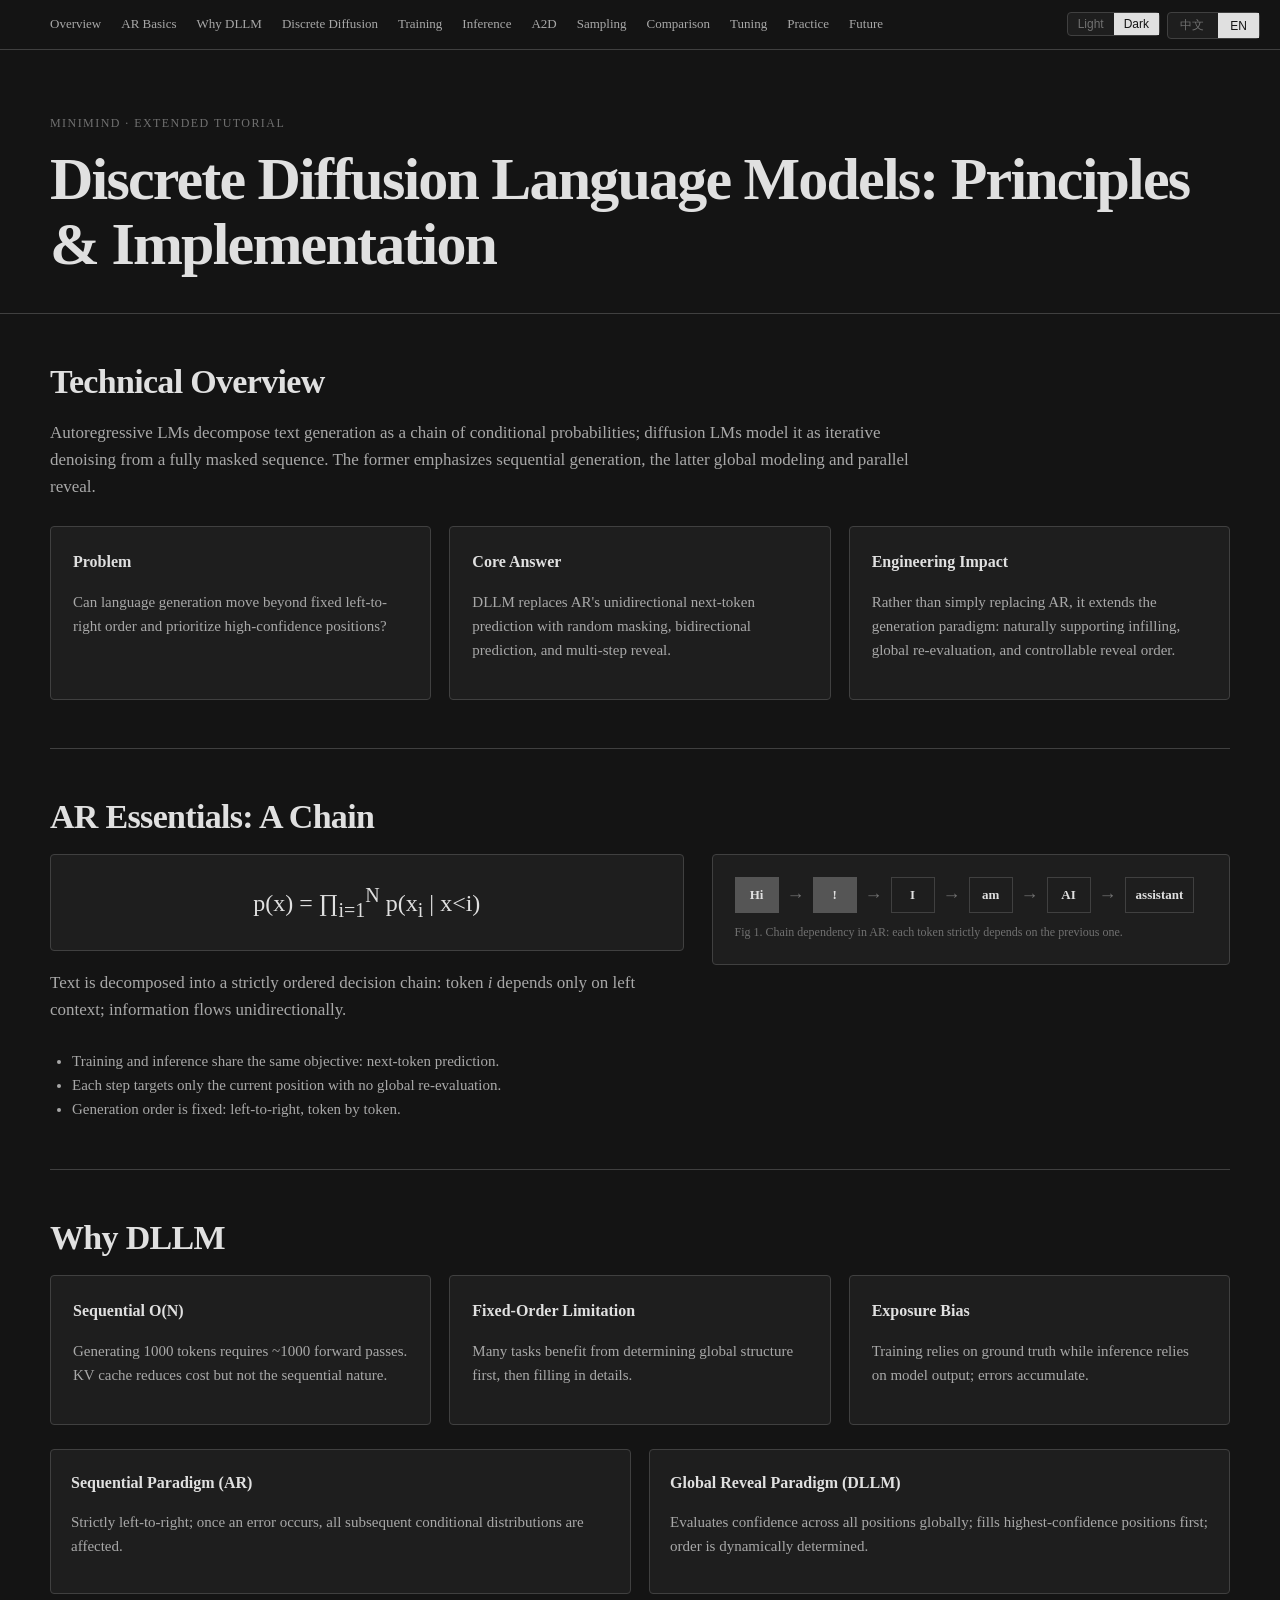
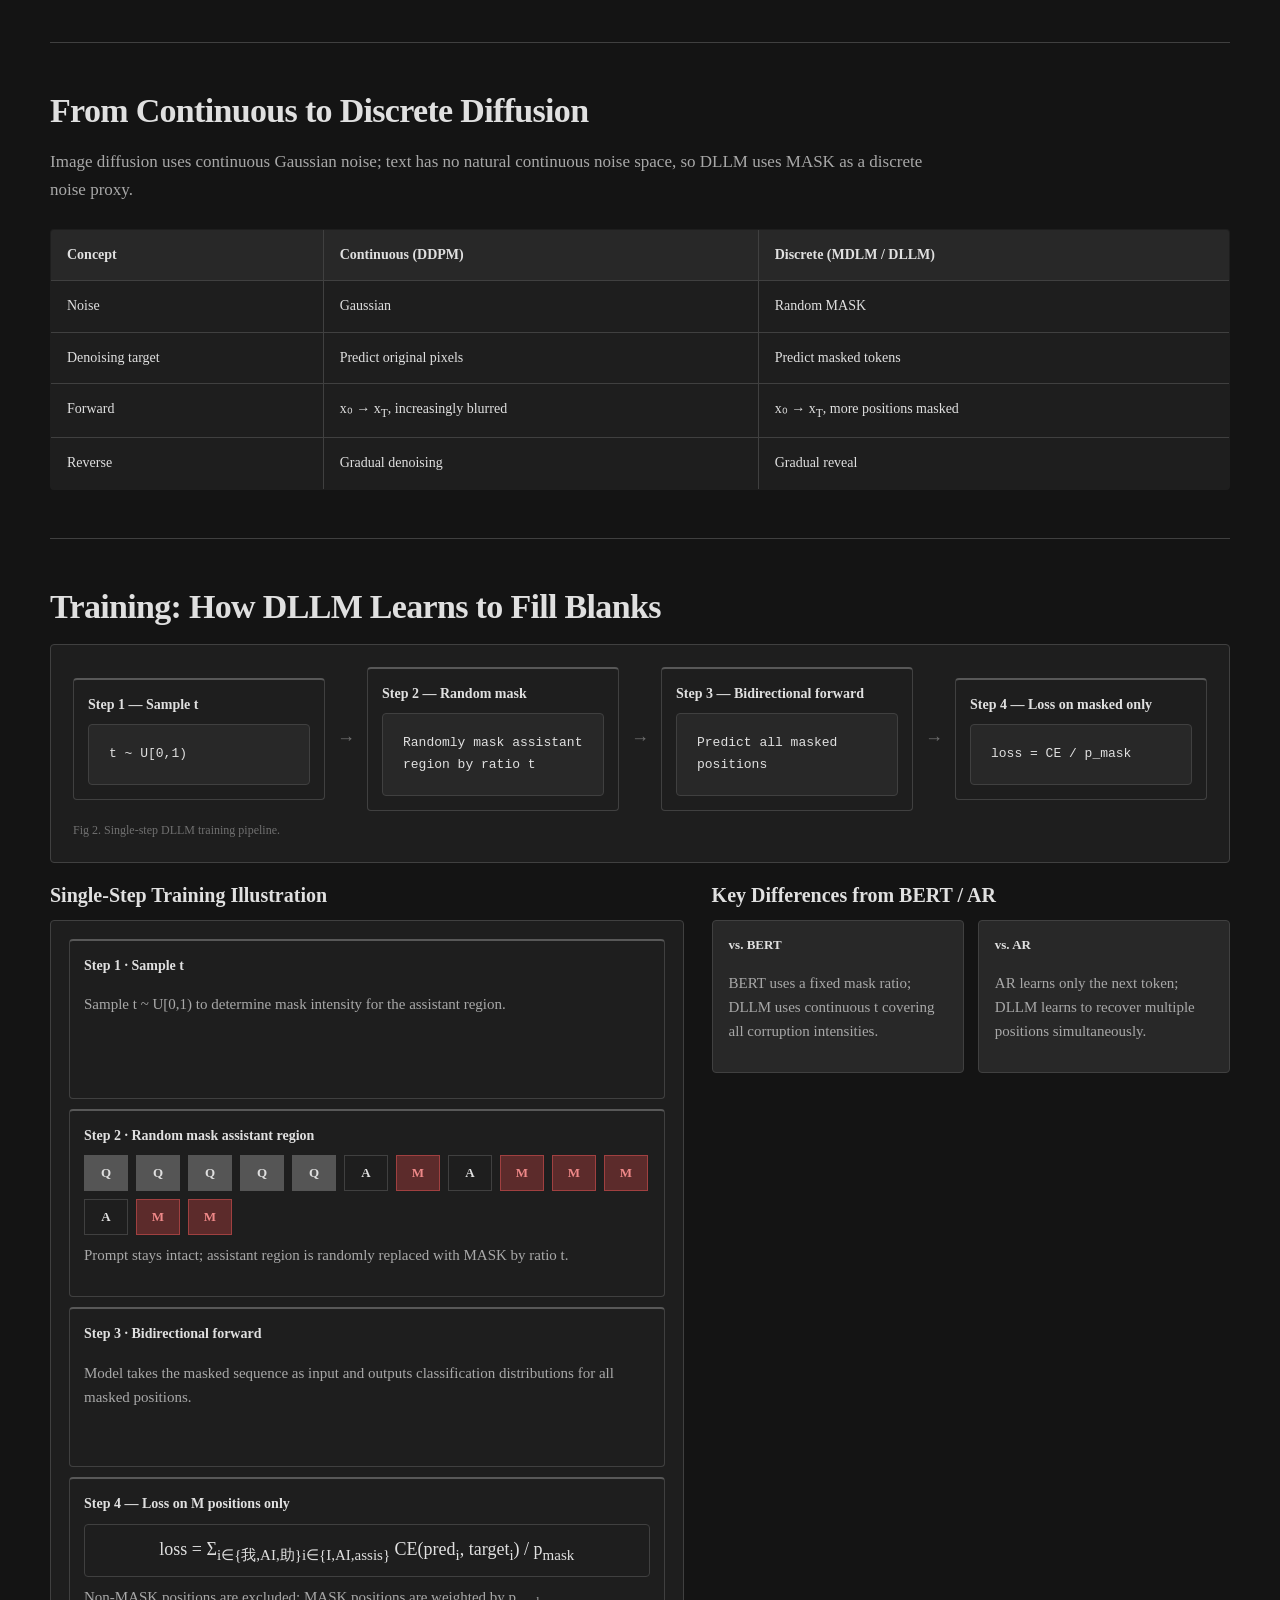
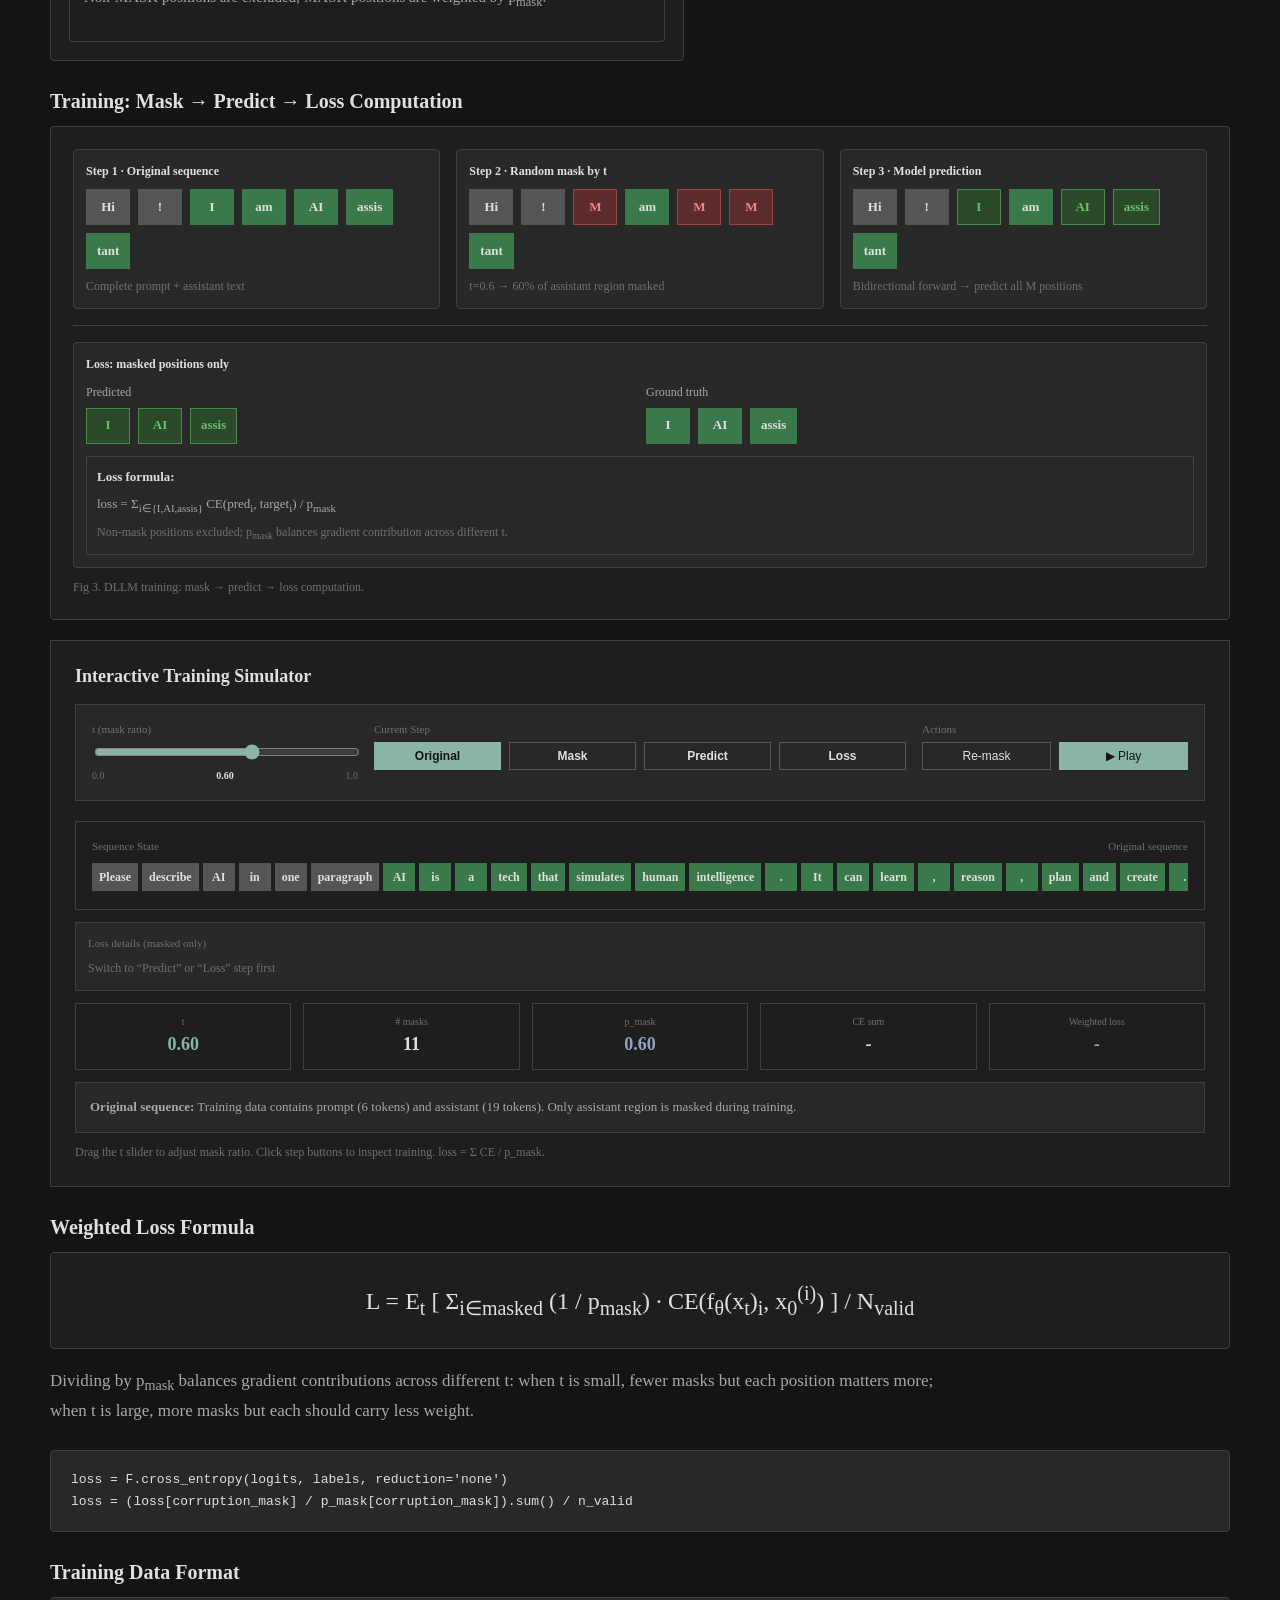
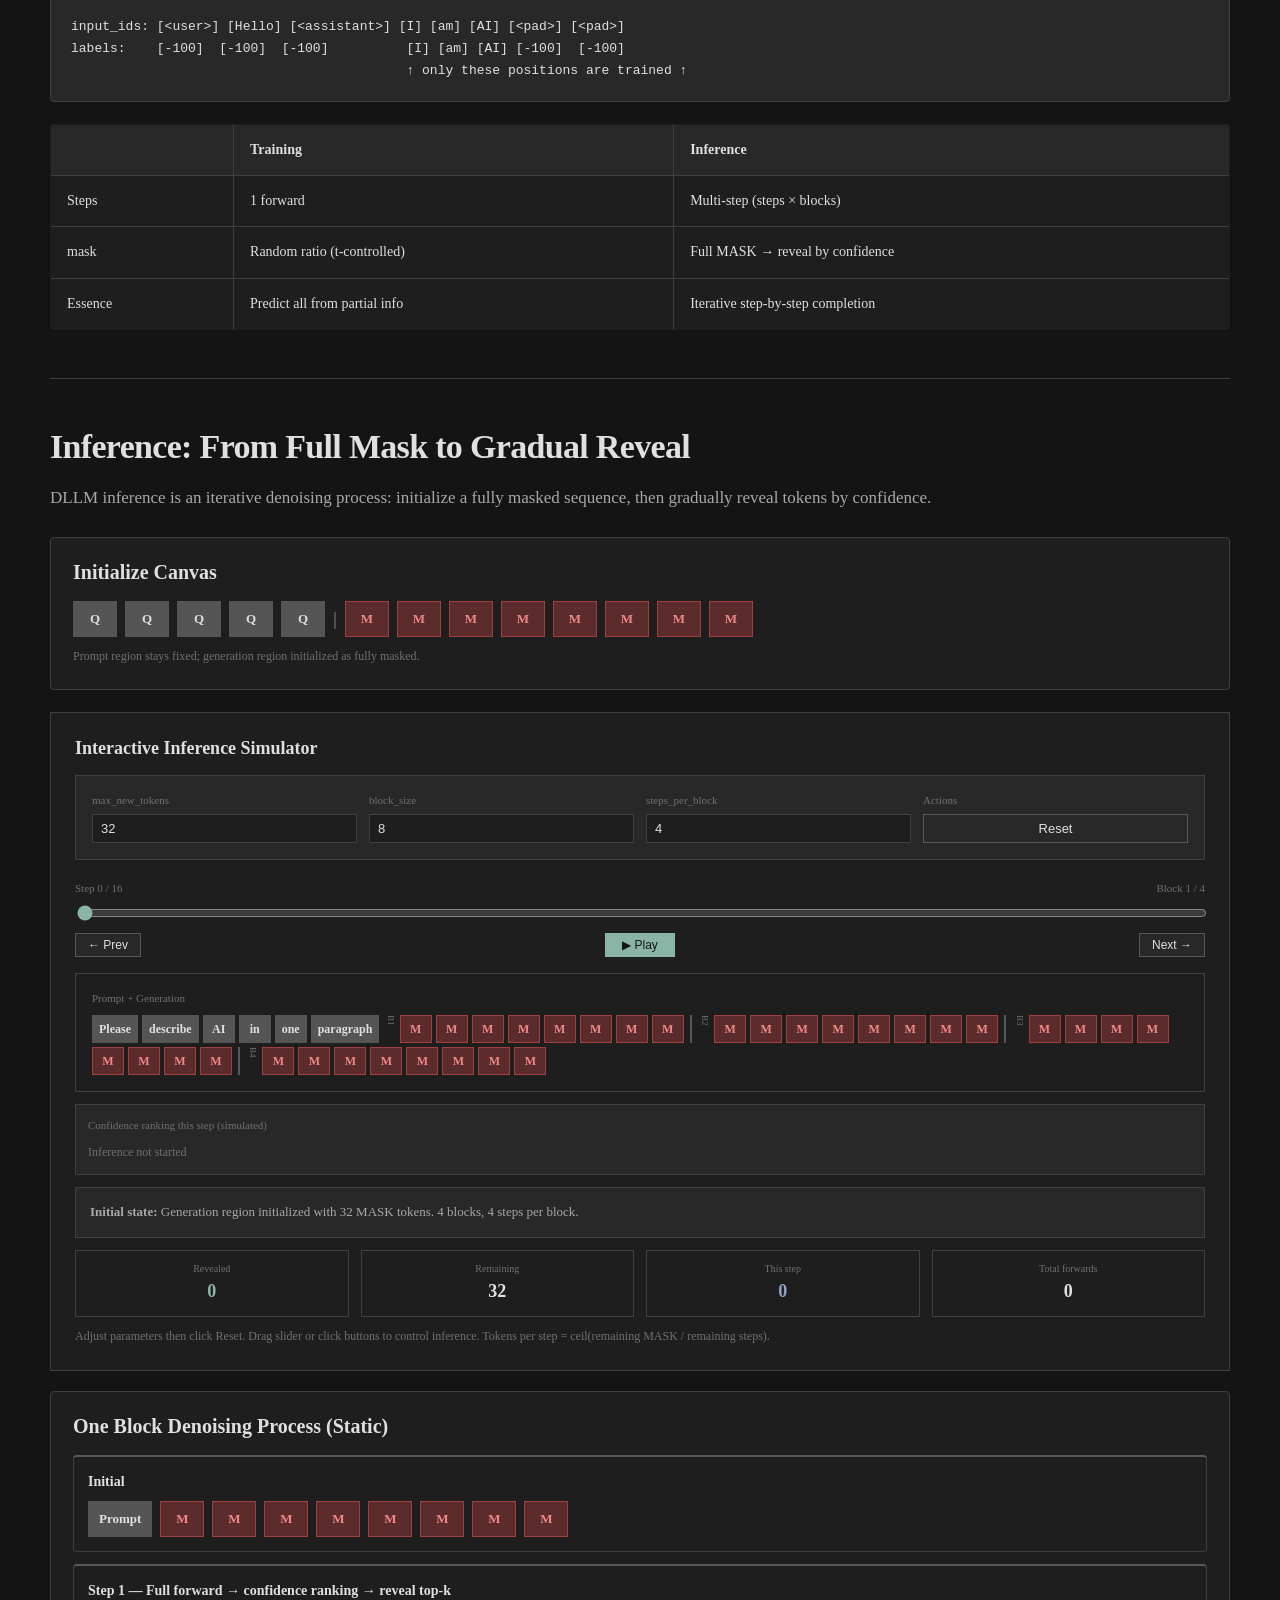
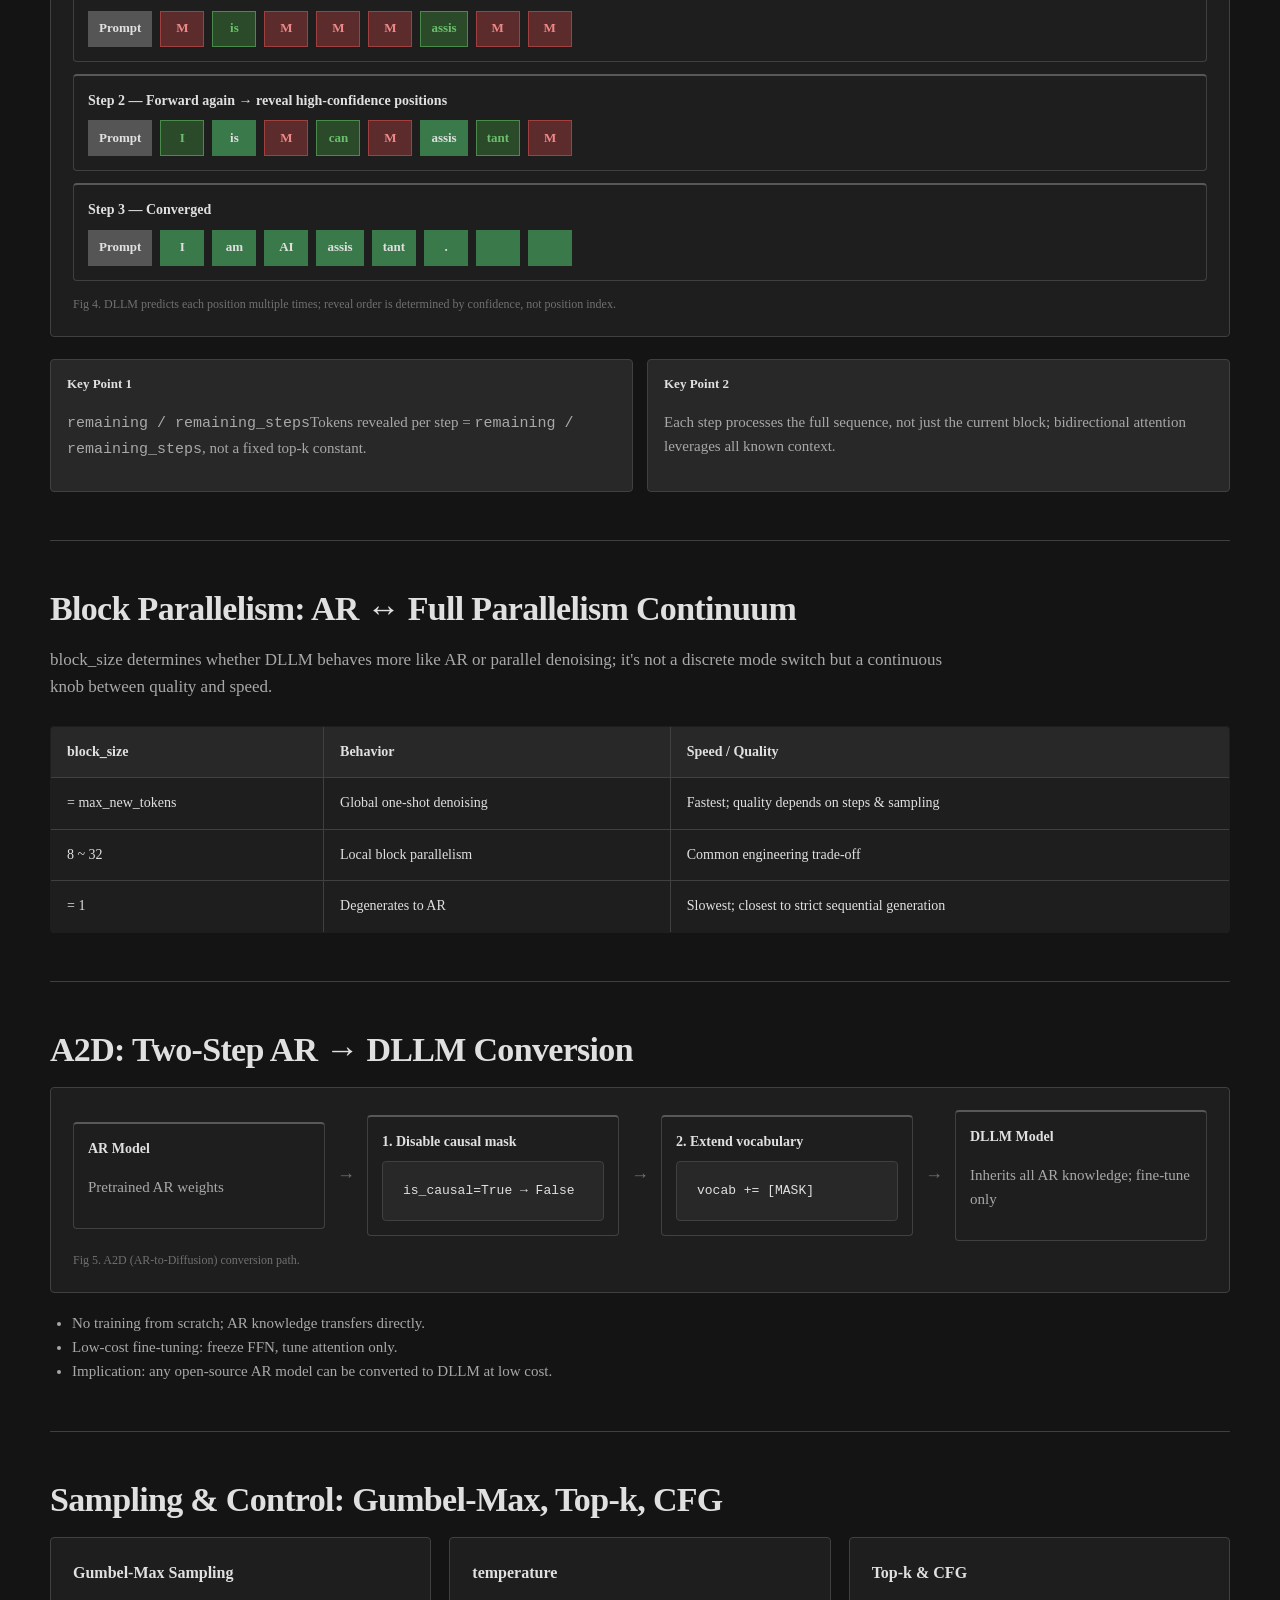
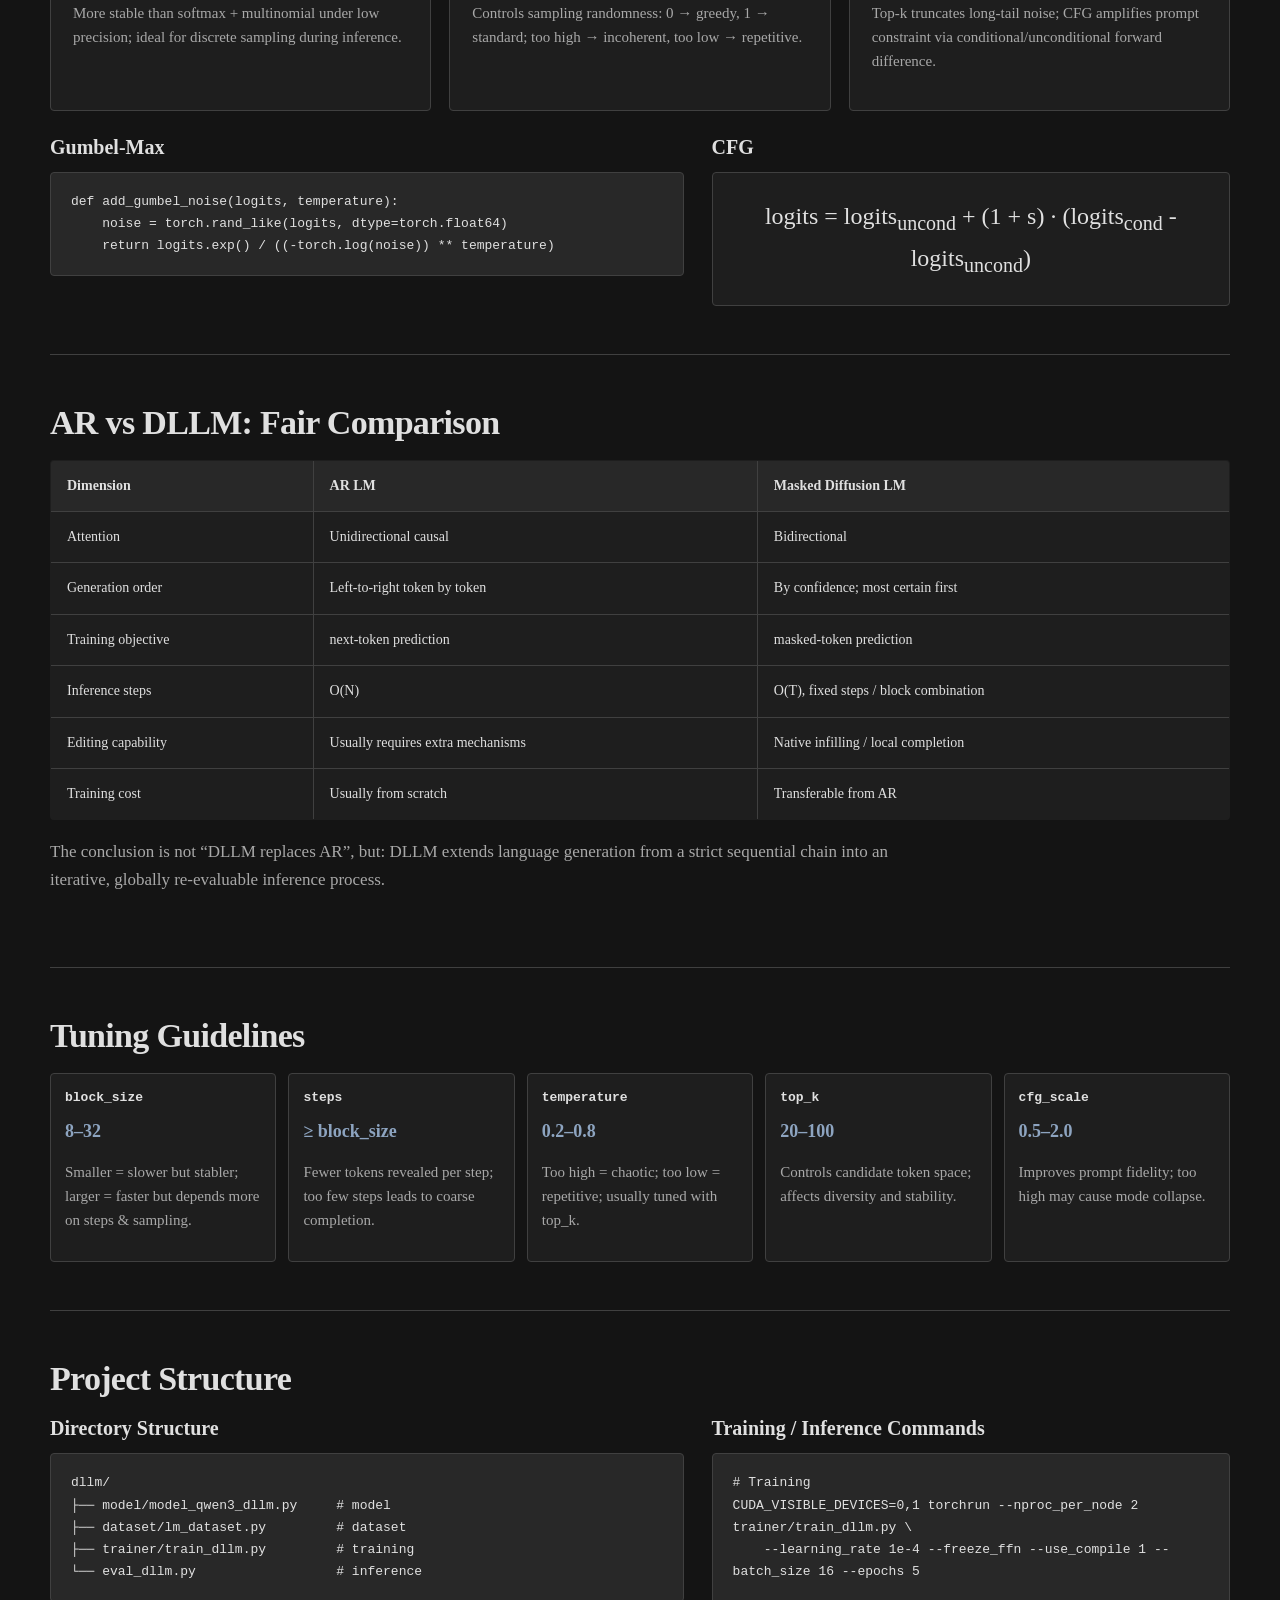
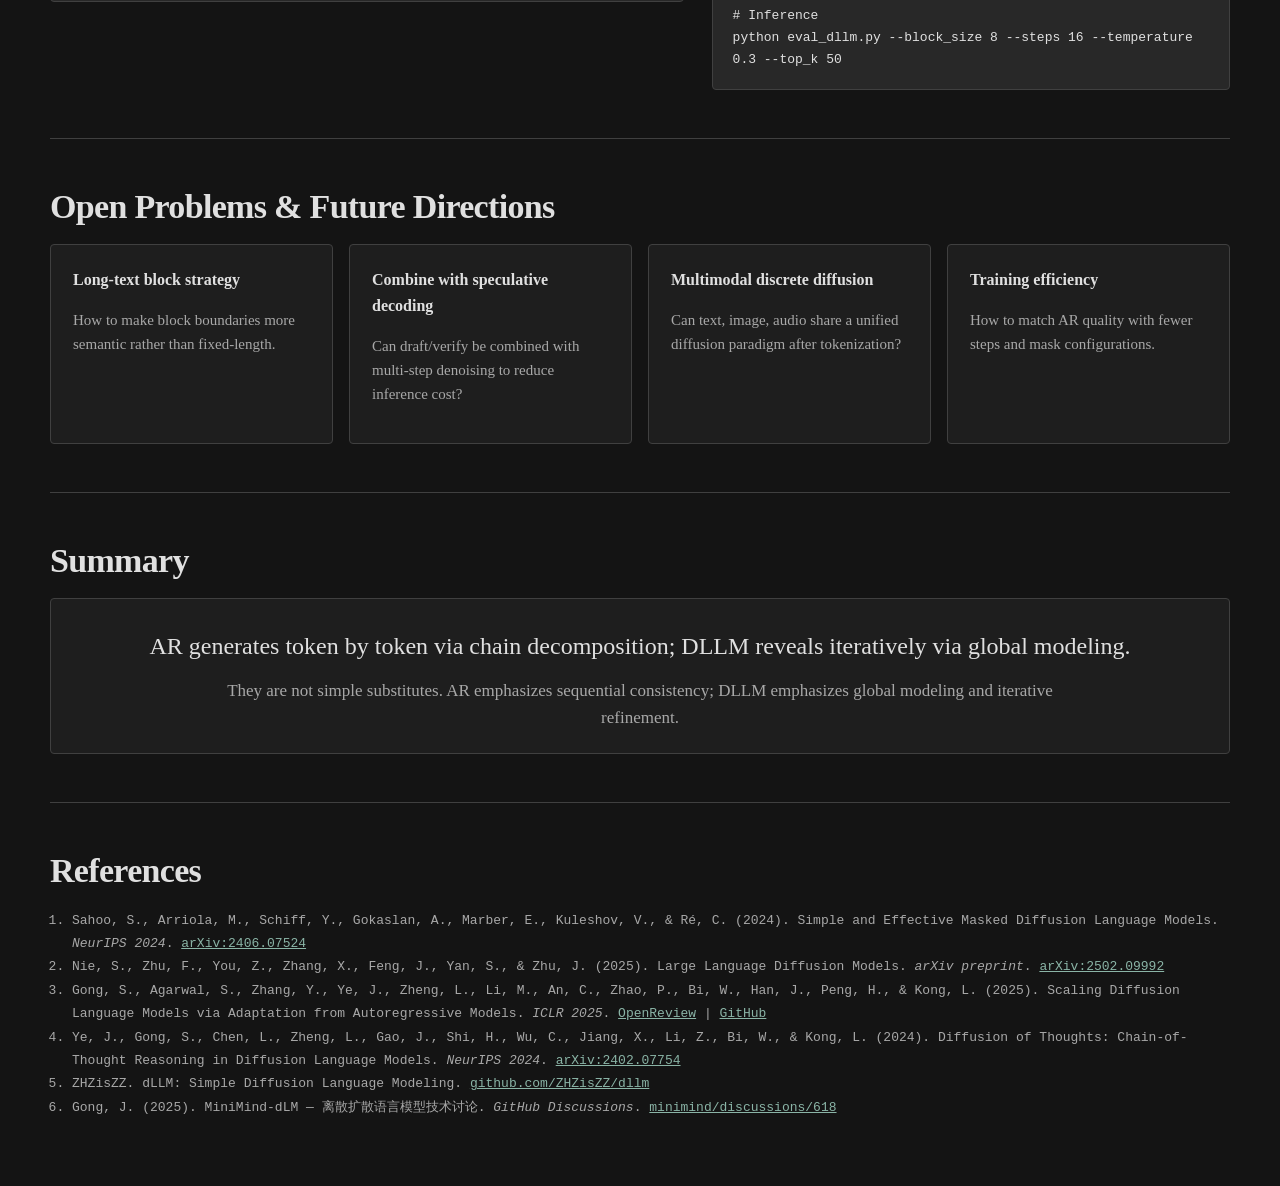
==== commit f60edc67: "[update] space" ====
--- a/space/dllm_intro.html
+++ b/space/dllm_intro.html
@@ -464,13 +464,19 @@
       min-width: 32px;
       height: 28px;
       padding: 0 6px;
+      border-radius: 0;
       border: 1px solid var(--line);
       background: var(--panel);
+      color: var(--text);
       display: inline-flex;
       align-items: center;
       justify-content: center;
       font-size: 12px;
       font-weight: 600;
+      line-height: 1;
+      white-space: nowrap;
+      flex-shrink: 0;
+      overflow: hidden;
       transition: all 0.5s cubic-bezier(0.4, 0, 0.2, 1);
     }
 
@@ -1236,14 +1242,15 @@
           document.getElementById('stat-p-mask').textContent = t.toFixed(2);
           
           const showTwoRows = currentStep >= 2;
-          const rowStyle = 'display: flex; flex-wrap: wrap; gap: 4px; align-items: center; margin-bottom: 6px;';
-          const labelStyle = 'font-size: 10px; color: var(--text-3); font-weight: 600; min-width: 40px; text-align: right; margin-right: 8px;';
-          
-          let html = '';
+          const totalTokens = promptTokens.length + assistantTokens.length;
+          const labelStyle = 'font-size: 10px; color: var(--text-3); font-weight: 600; width: 44px; text-align: right; padding-right: 8px;';
+          const gridStyle = `display: grid; grid-template-columns: ${showTwoRows ? '44px ' : ''}repeat(${totalTokens}, auto); gap: 4px; align-items: center; width: max-content; min-width: 100%;`;
+          
+          let html = `<div style="overflow-x: auto; overflow-y: hidden; padding-bottom: 2px;"><div style="${gridStyle}">`;
           
           // Row 1: GT（仅在 step>=2 显示）
           if (showTwoRows) {
-            html += `<div style="${rowStyle}"><span style="${labelStyle}">GT</span>`;
+            html += `<span style="${labelStyle}">GT</span>`;
             for (const tok of promptTokens) {
               html += `<span class="anim-token prompt" style="opacity: 0.4; font-size: 10px;">${tok}</span>`;
             }
@@ -1253,18 +1260,19 @@
               if (isMasked) {
                 const pred = predictions[i];
                 const isCorrect = pred === tok;
-                const bg = isCorrect ? '#e8f5e9' : '#ffebee';
-                const border = isCorrect ? '#a5d6a7' : '#ef9a9a';
+                const bg = isCorrect ? 'rgba(108,191,108,0.10)' : 'rgba(229,87,119,0.10)';
+                const border = isCorrect ? 'var(--reveal-border)' : 'var(--mask-border)';
                 html += `<span class="anim-token" style="background: ${bg}; color: var(--text); border-color: ${border};">${tok}</span>`;
               } else {
                 html += `<span class="anim-token" style="opacity: 0.3;">${tok}</span>`;
               }
             }
-            html += '</div>';
           }
           
           // Row 2: 输入 / 预测
-          html += `<div style="${rowStyle}"><span style="${labelStyle}">${showTwoRows ? (currentStep === 2 ? (L() === 'zh' ? '预测' : 'Pred') : (L() === 'zh' ? '输入' : 'Input')) : ''}</span>`;
+          if (showTwoRows) {
+            html += `<span style="${labelStyle}">${currentStep === 2 ? (L() === 'zh' ? '预测' : 'Pred') : (L() === 'zh' ? '输入' : 'Input')}</span>`;
+          }
           for (const tok of promptTokens) {
             html += `<span class="anim-token prompt">${tok}</span>`;
           }
@@ -1292,9 +1300,9 @@
               }
             }
             const mark = (showTwoRows && isMasked) ? (predictions[i] === tok ? '<span style="color:var(--reveal-text);font-size:9px;">✓</span>' : '<span style="color:var(--error-text);font-size:9px;">✗</span>') : '';
-            html += `<span class="anim-token ${cls}" title="pos ${i}" style="position:relative;">${display}${mark ? '<sub style="position:absolute;bottom:-2px;right:-2px;">'+mark+'</sub>' : ''}</span>`;
+            html += `<span class="anim-token ${cls}" title="pos ${i}" style="position:relative; overflow:visible;">${display}${mark ? '<sub style="position:absolute;bottom:-1px;right:-1px; line-height:1;">'+mark+'</sub>' : ''}</span>`;
           }
-          html += '</div>';
+          html += '</div></div>';
           document.getElementById('train-token-display').innerHTML = html;
           
           const statusTexts = L() === 'zh' ? ['原始完整序列', `随机 mask (t=${t.toFixed(2)})`, '模型预测 vs GT 对比', 'loss 计算'] : ['Original sequence', `Random mask (t=${t.toFixed(2)})`, 'Prediction vs GT', 'Loss computation'];
@@ -1324,7 +1332,7 @@
               const isCorrect = pred === tok;
               const ce = ceValues[pos];
               const weighted = ce / t;
-              const rowBg = isCorrect ? 'var(--reveal)' : 'var(--mask)';
+              const rowBg = isCorrect ? 'rgba(58,122,74,0.15)' : 'rgba(160,64,64,0.15)';
               lossHtml += `<tr style="background: ${rowBg}; border-bottom: 1px solid var(--line);">`;
               lossHtml += `<td style="padding: 4px 6px; font-family: monospace;">${pos}</td>`;
               lossHtml += `<td style="padding: 4px 6px; font-weight: 600;">${tok}</td>`;
